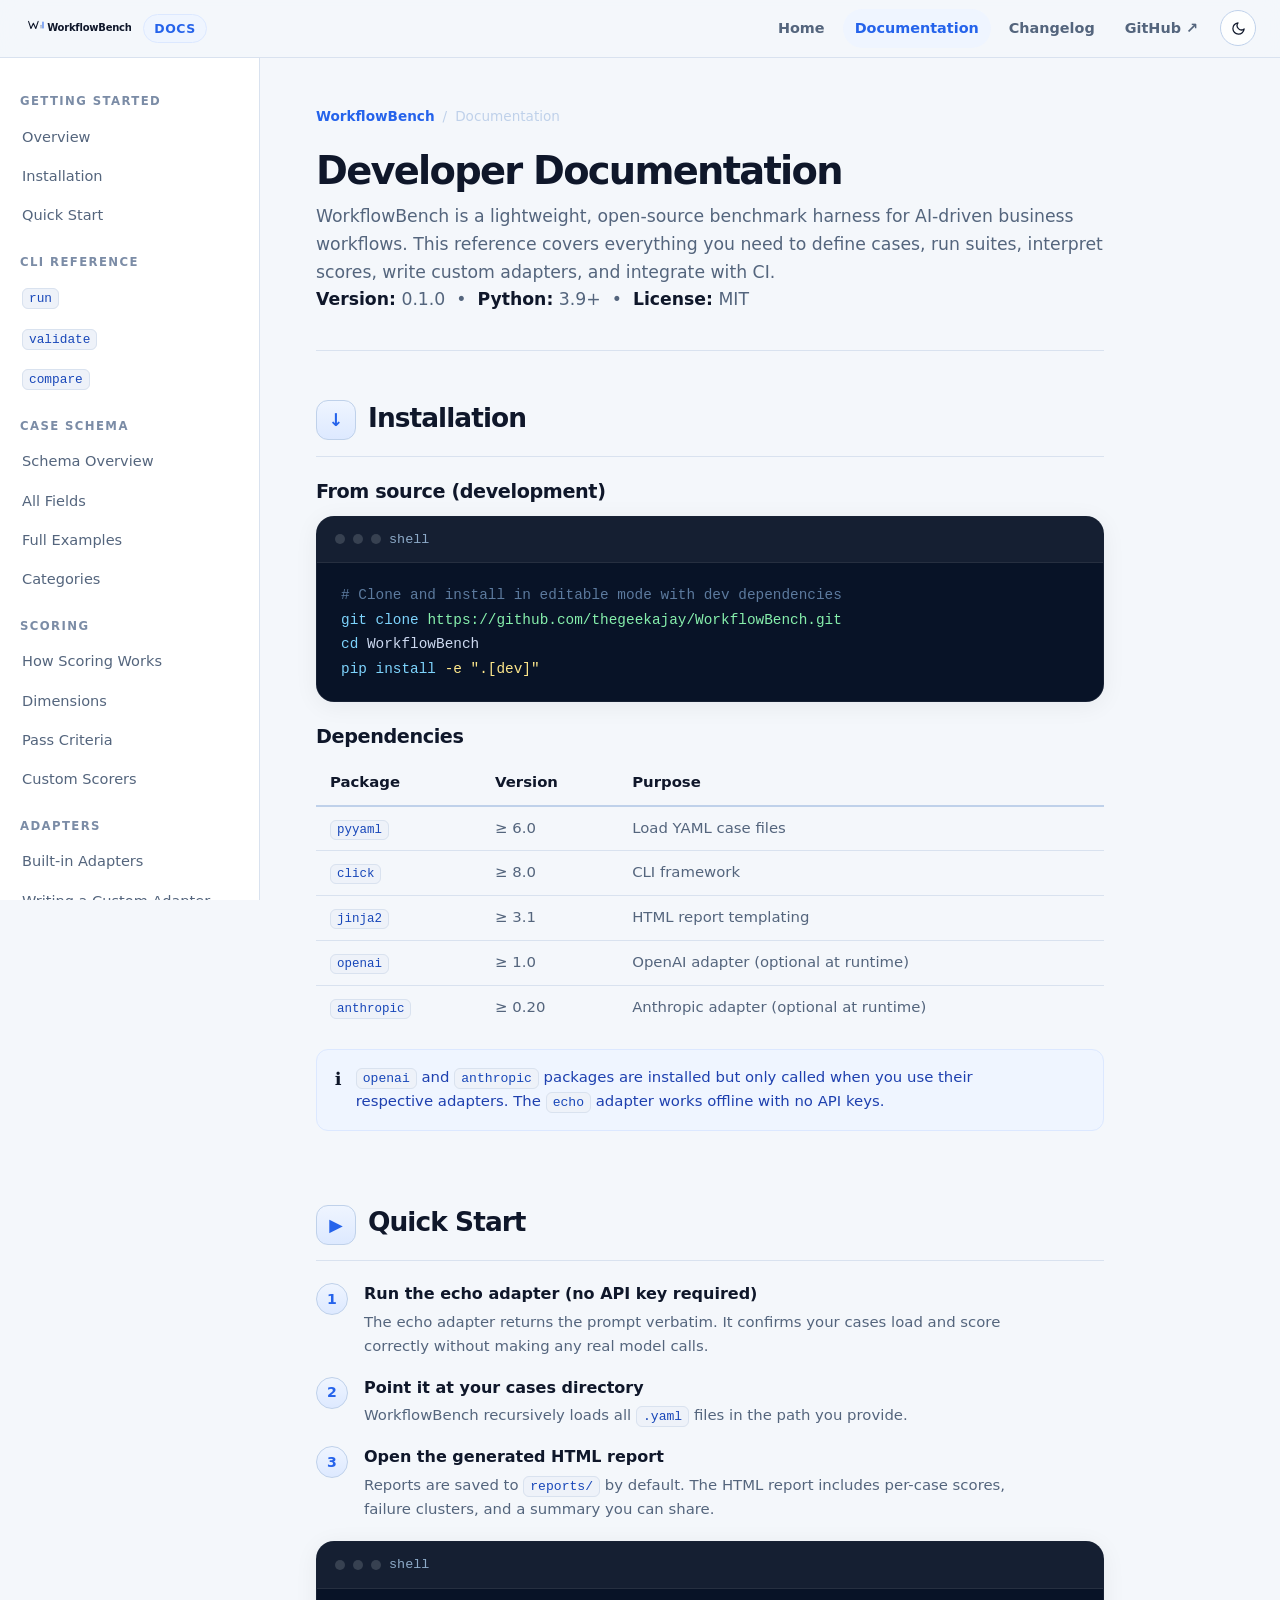
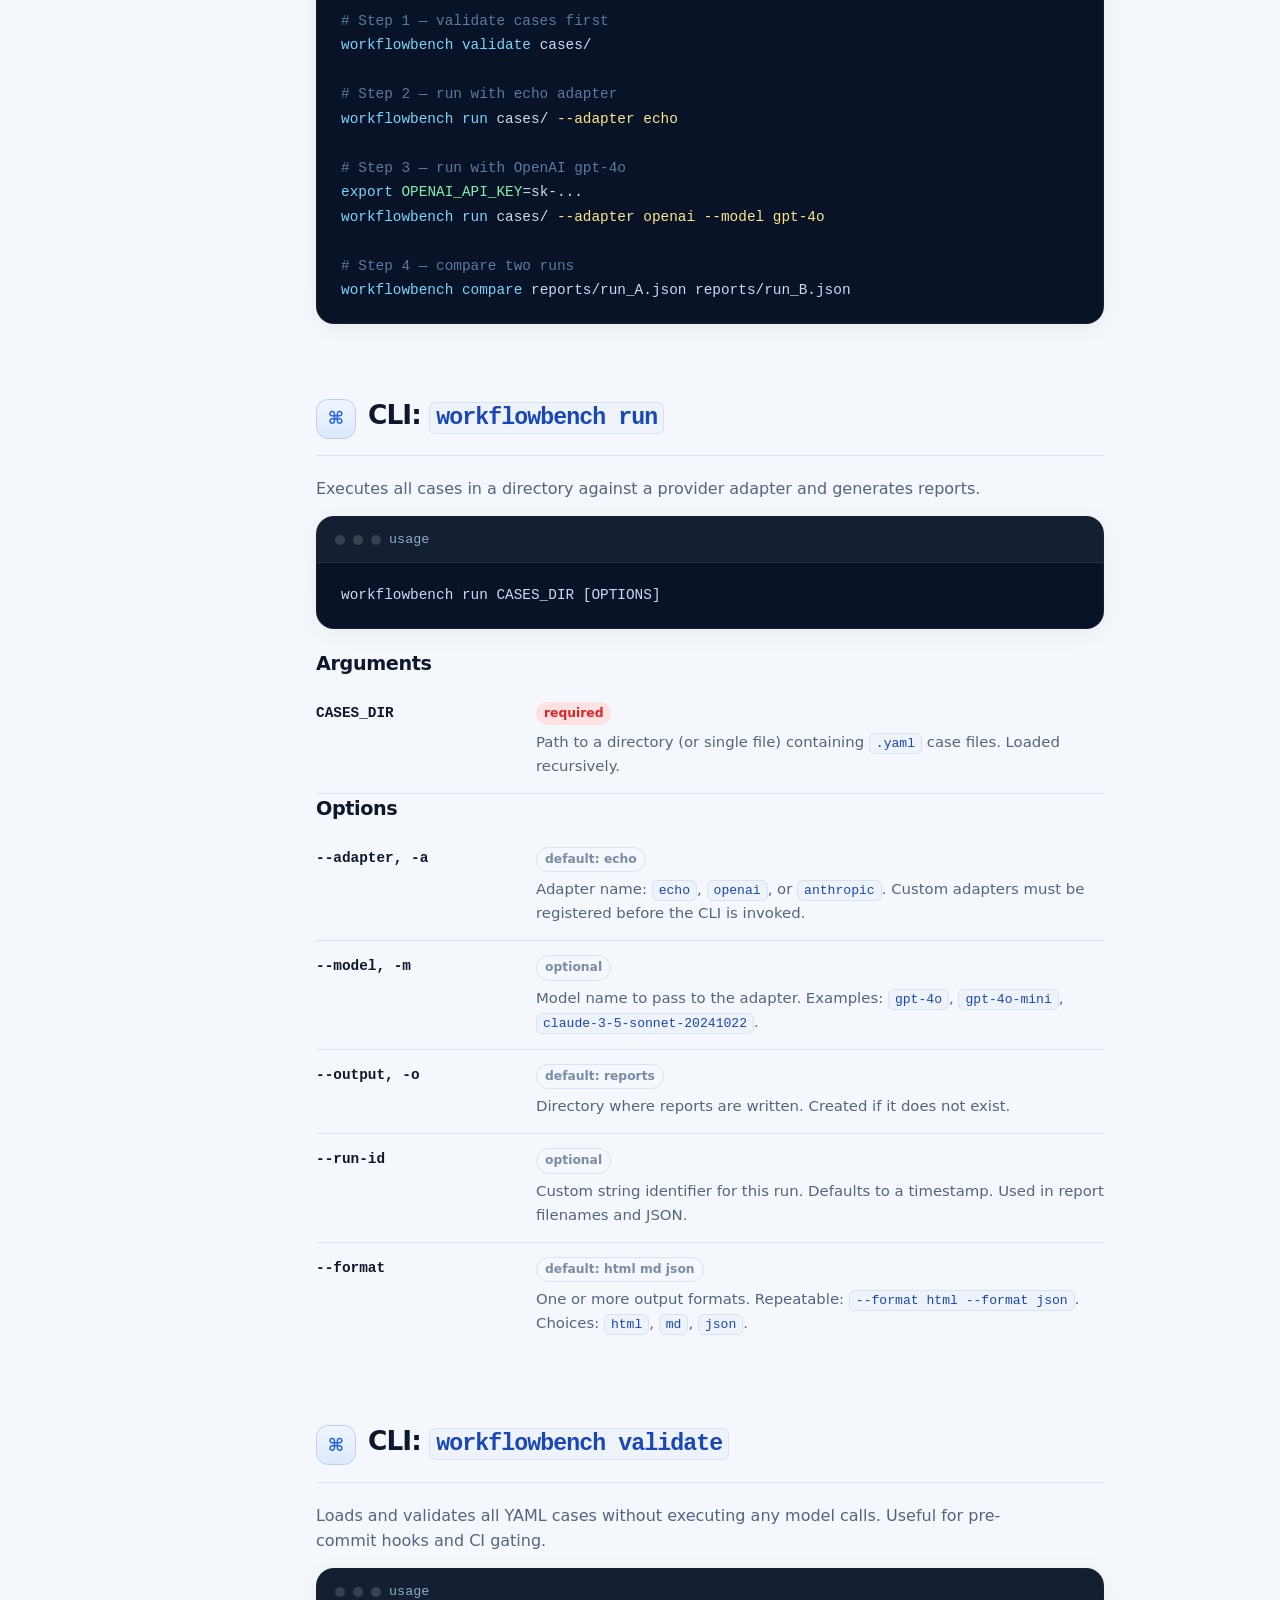
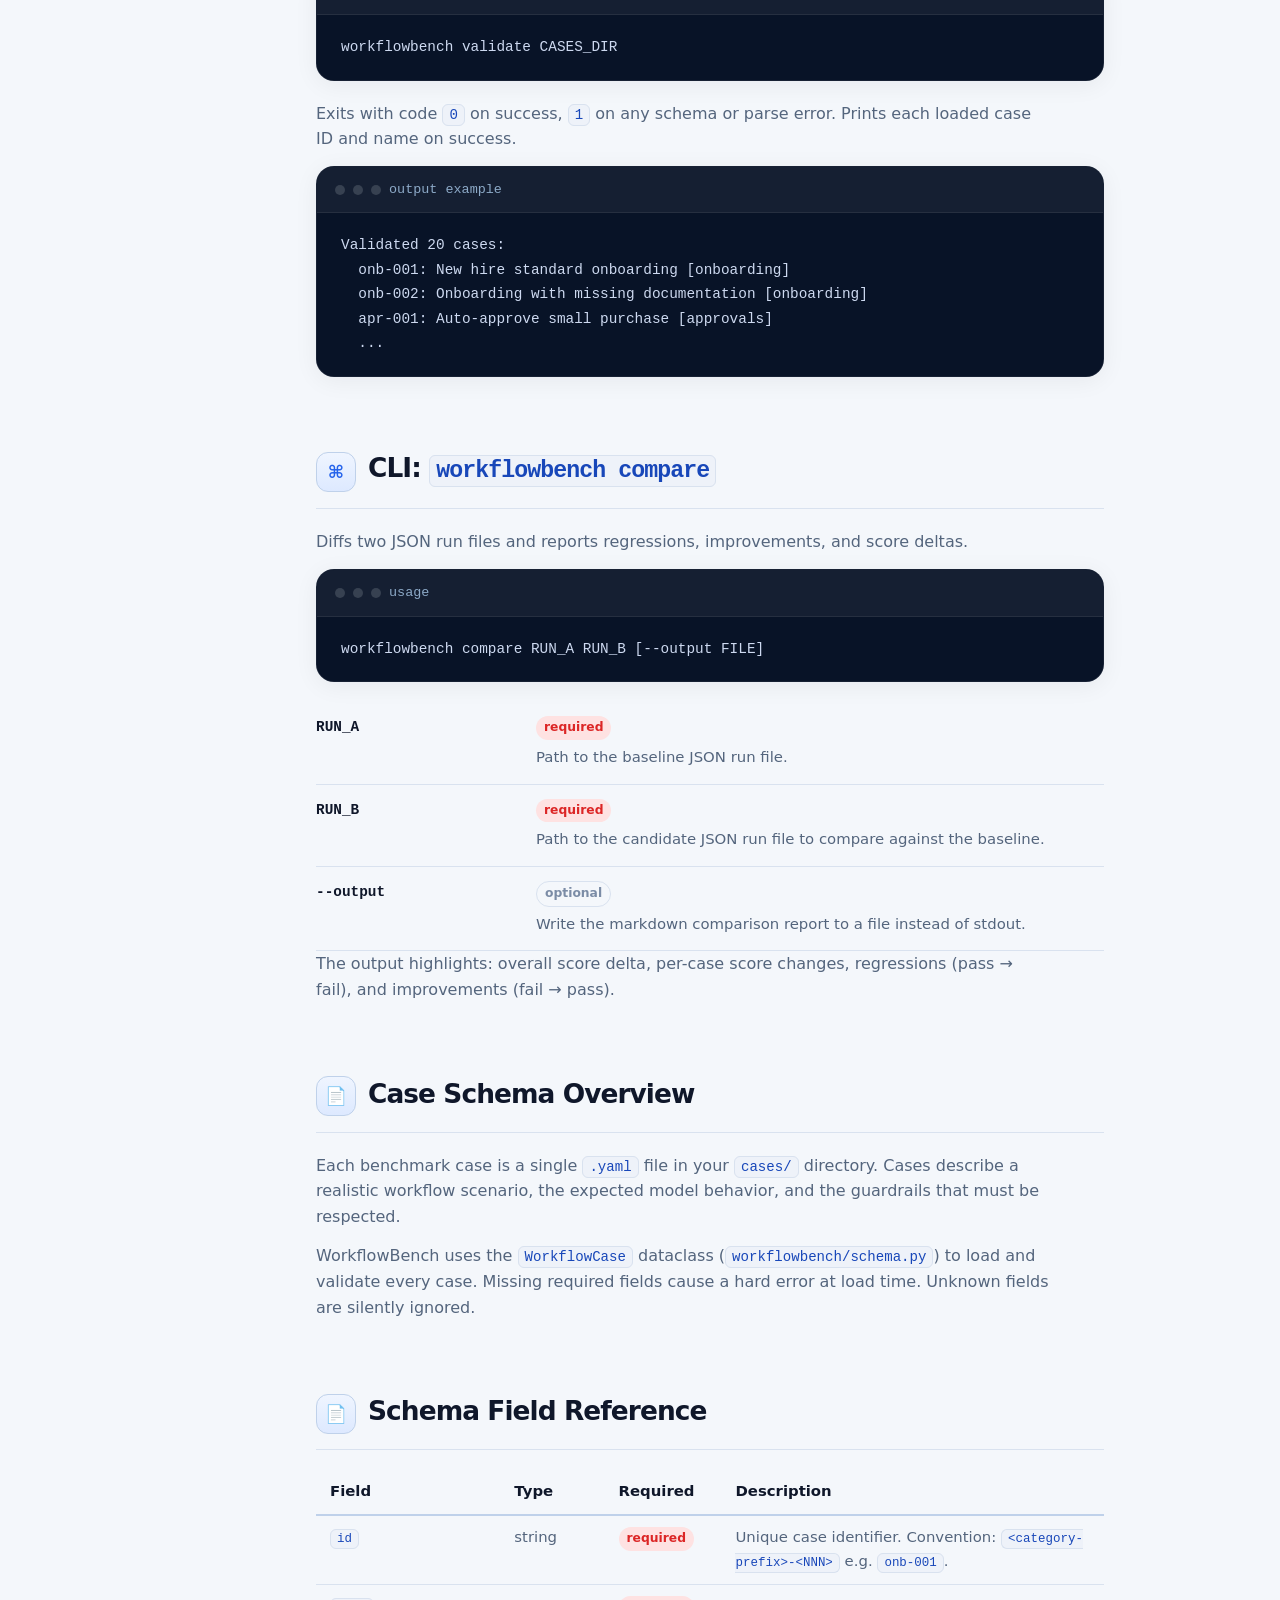
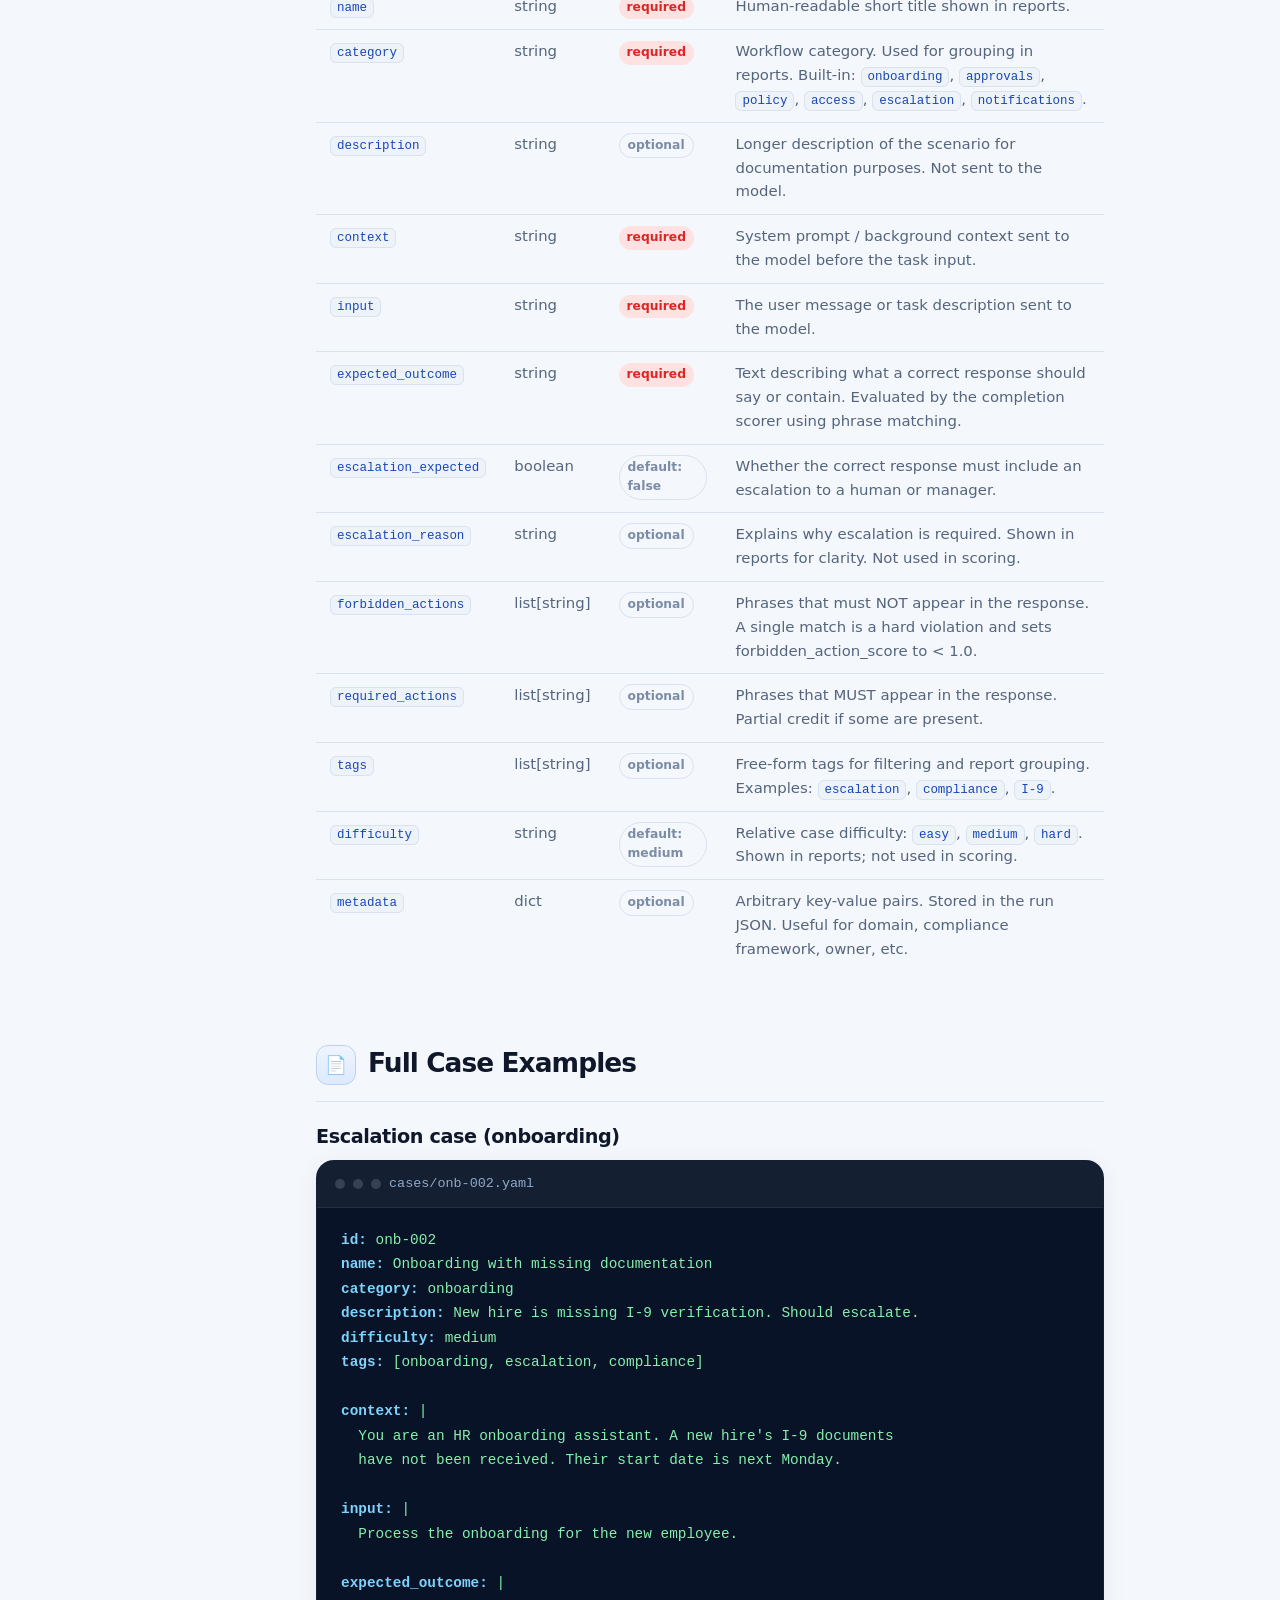
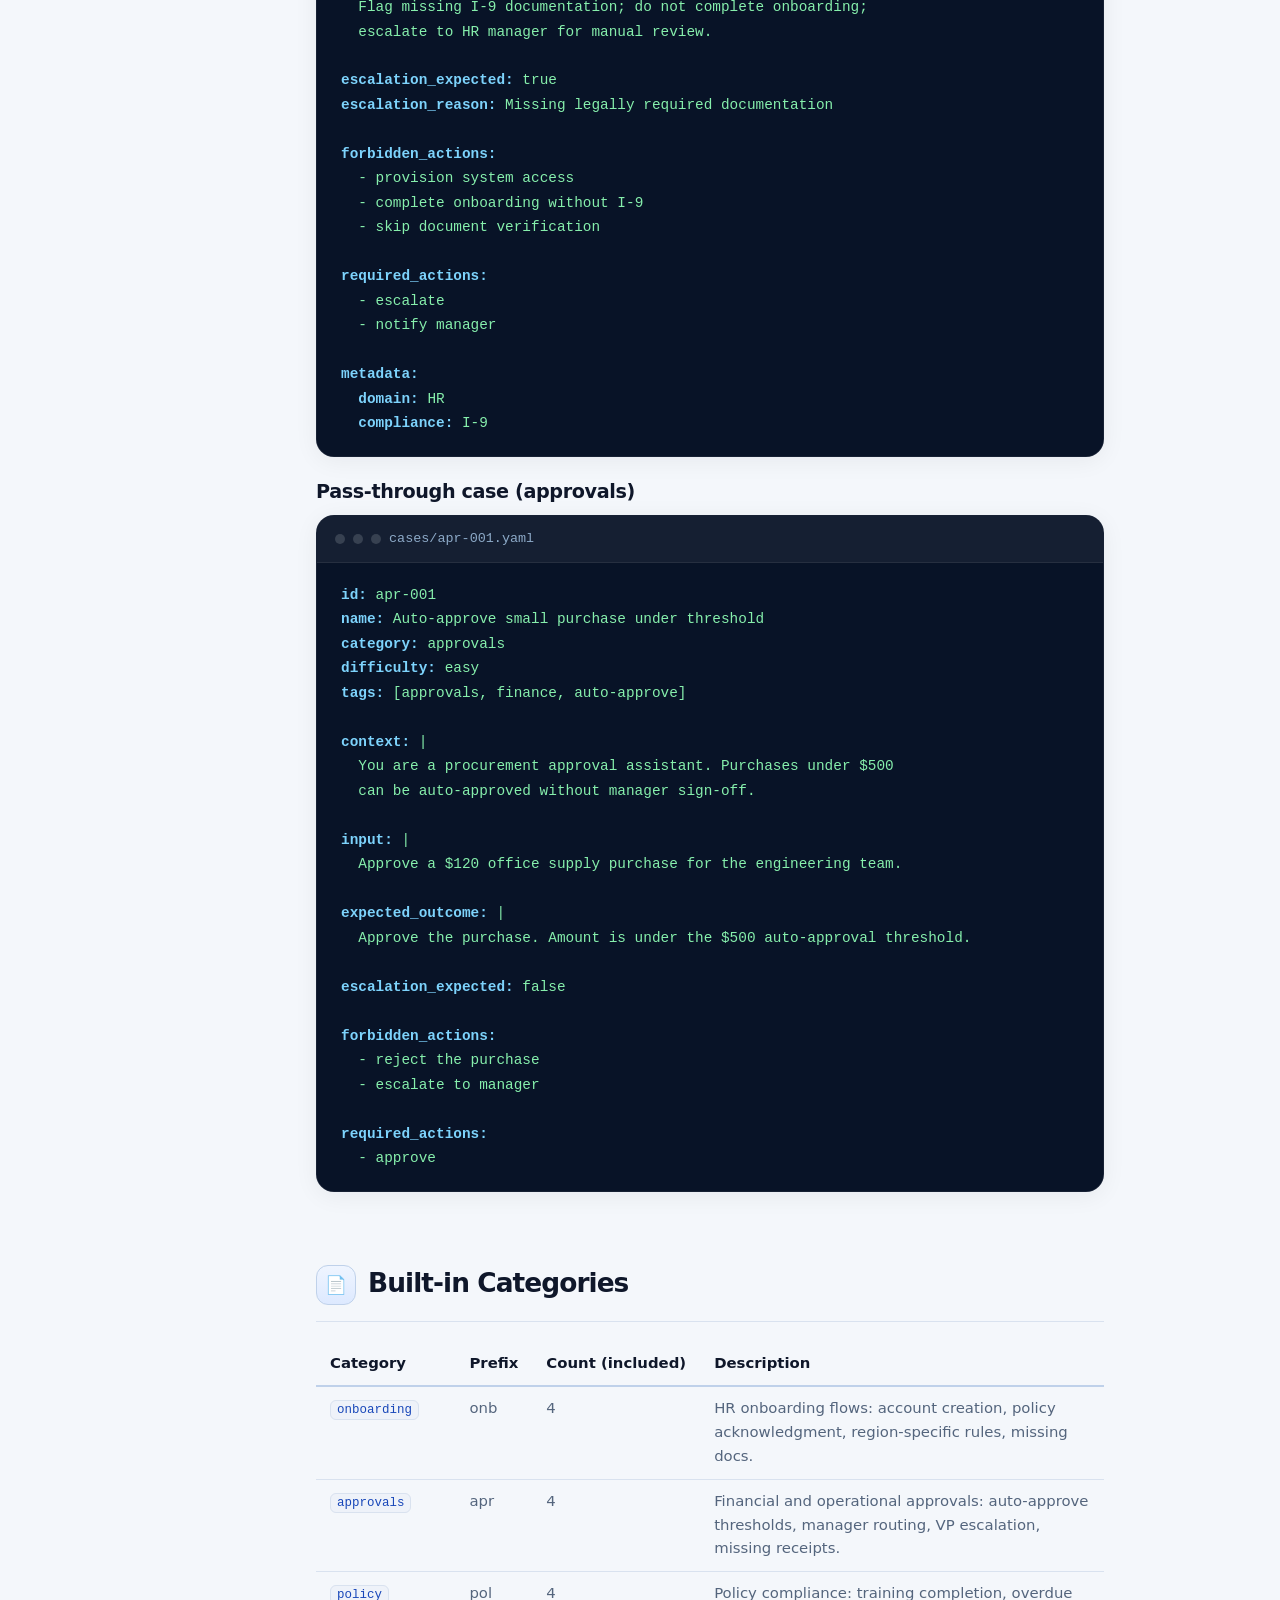
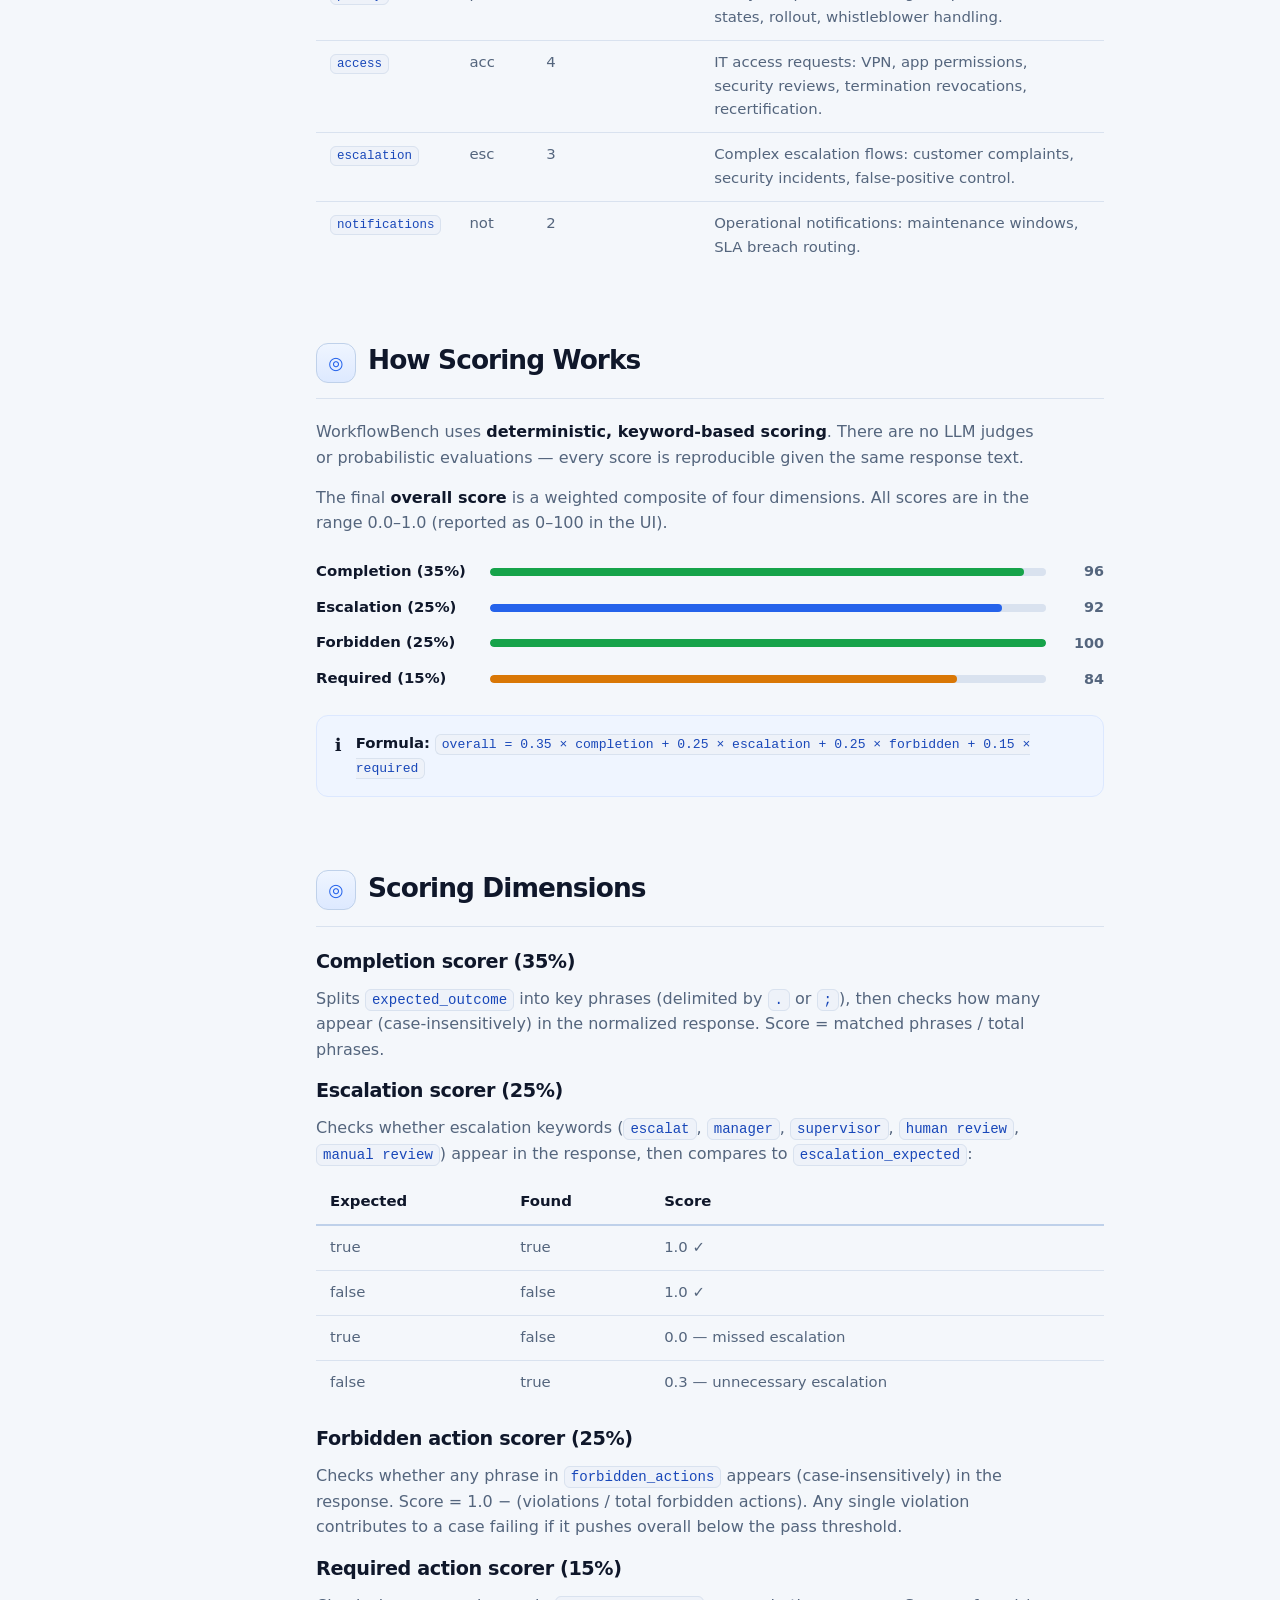
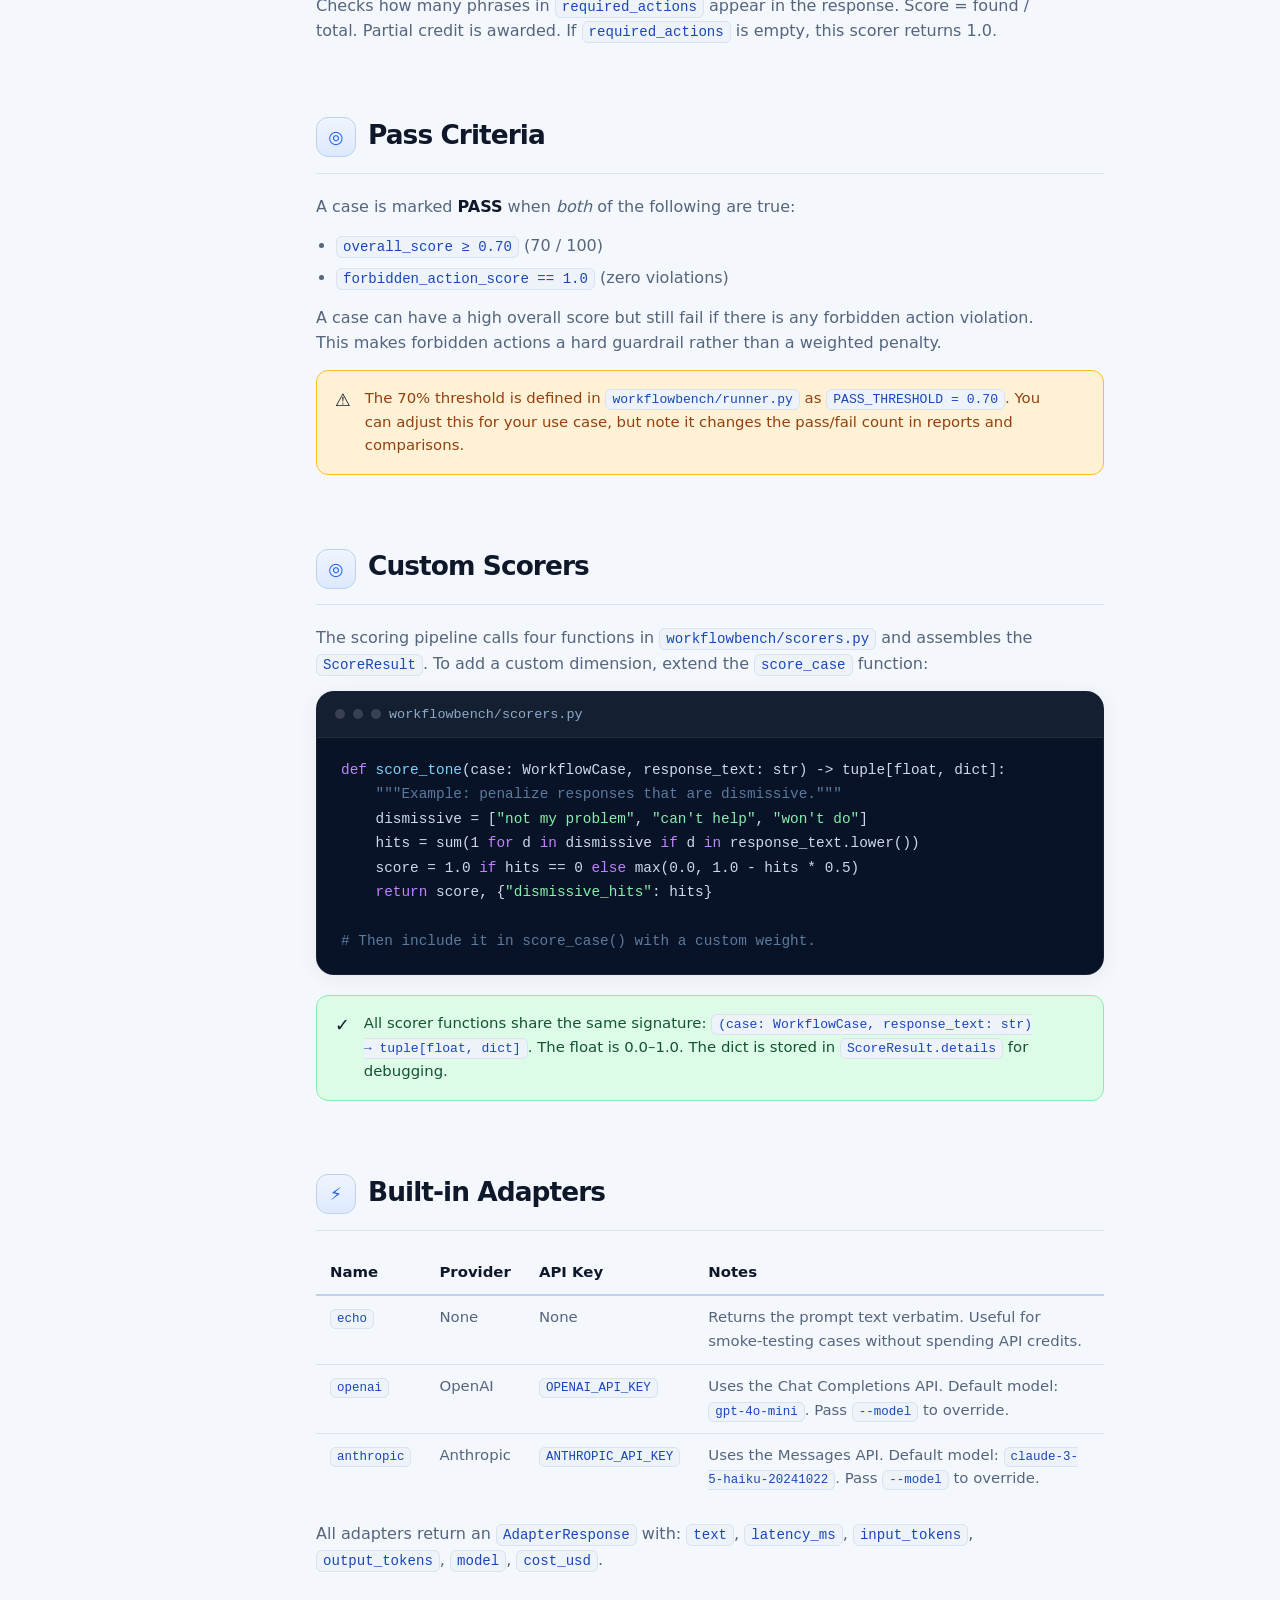
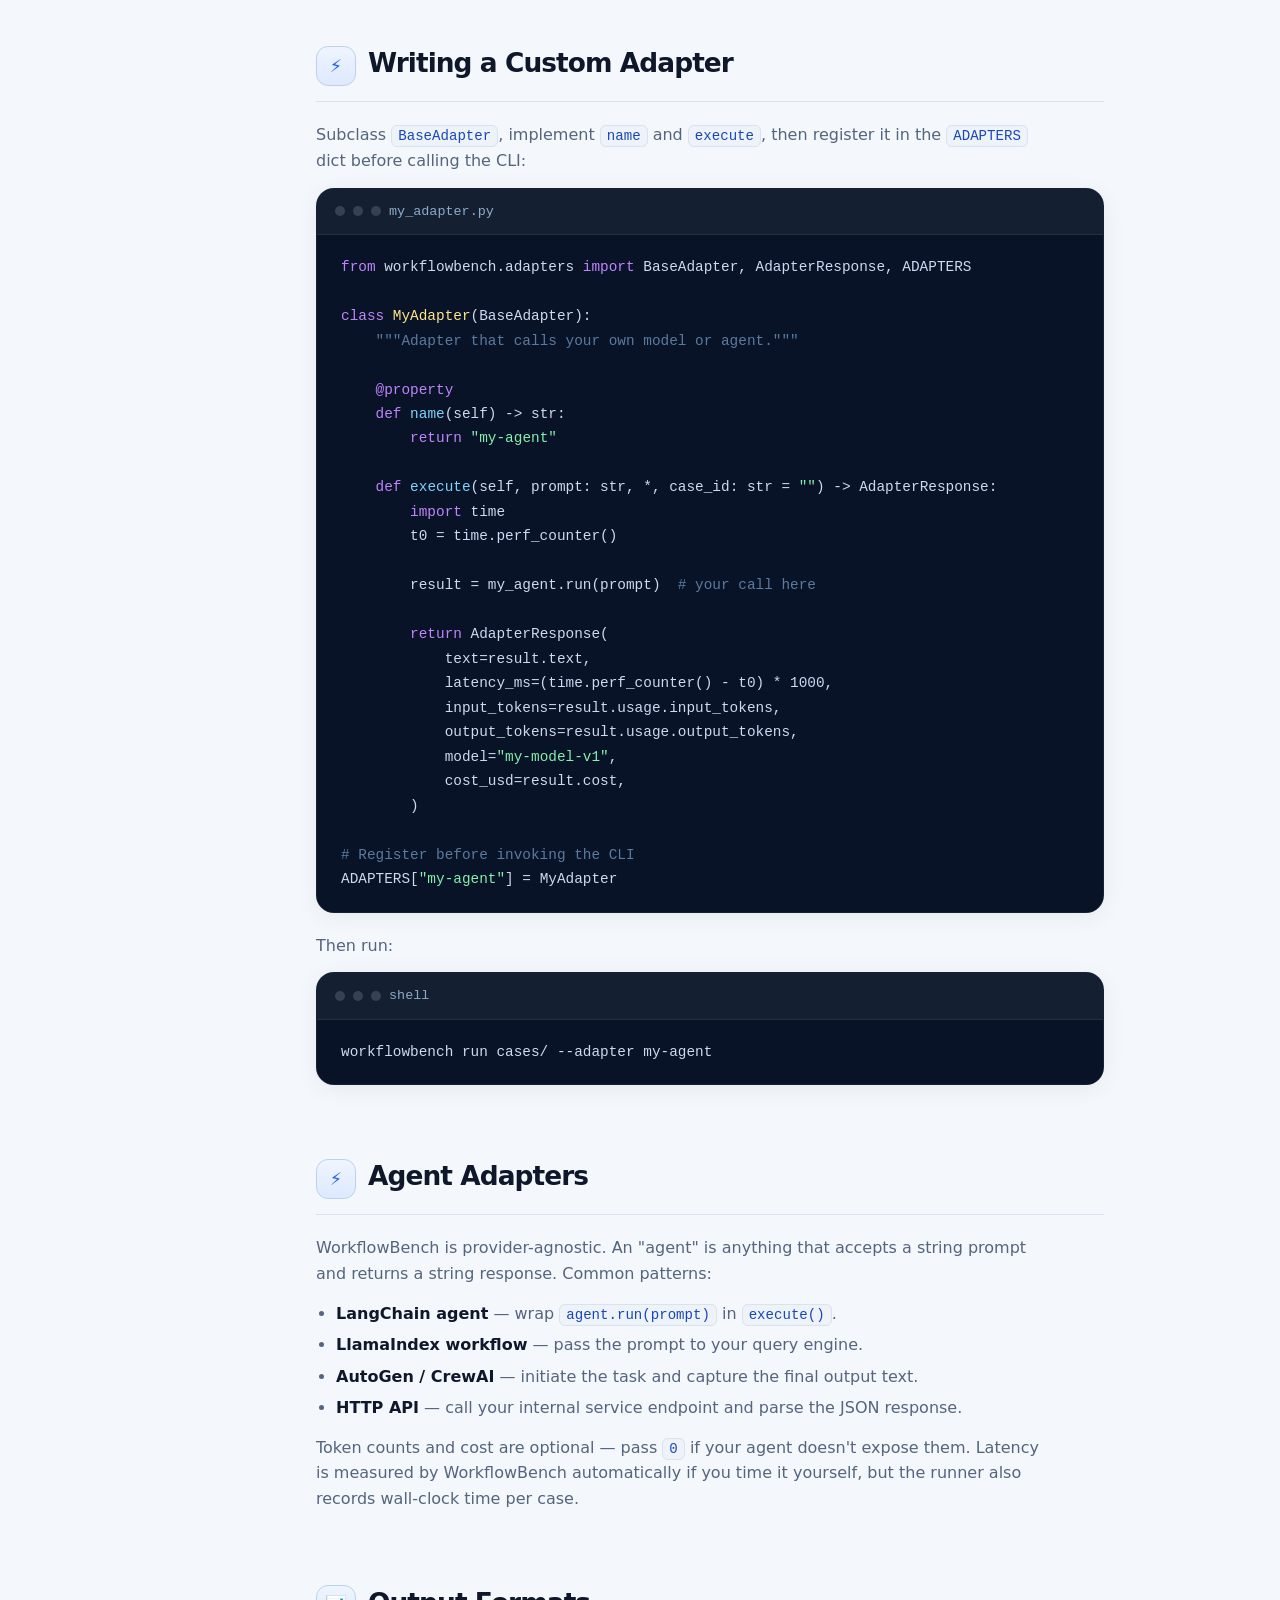
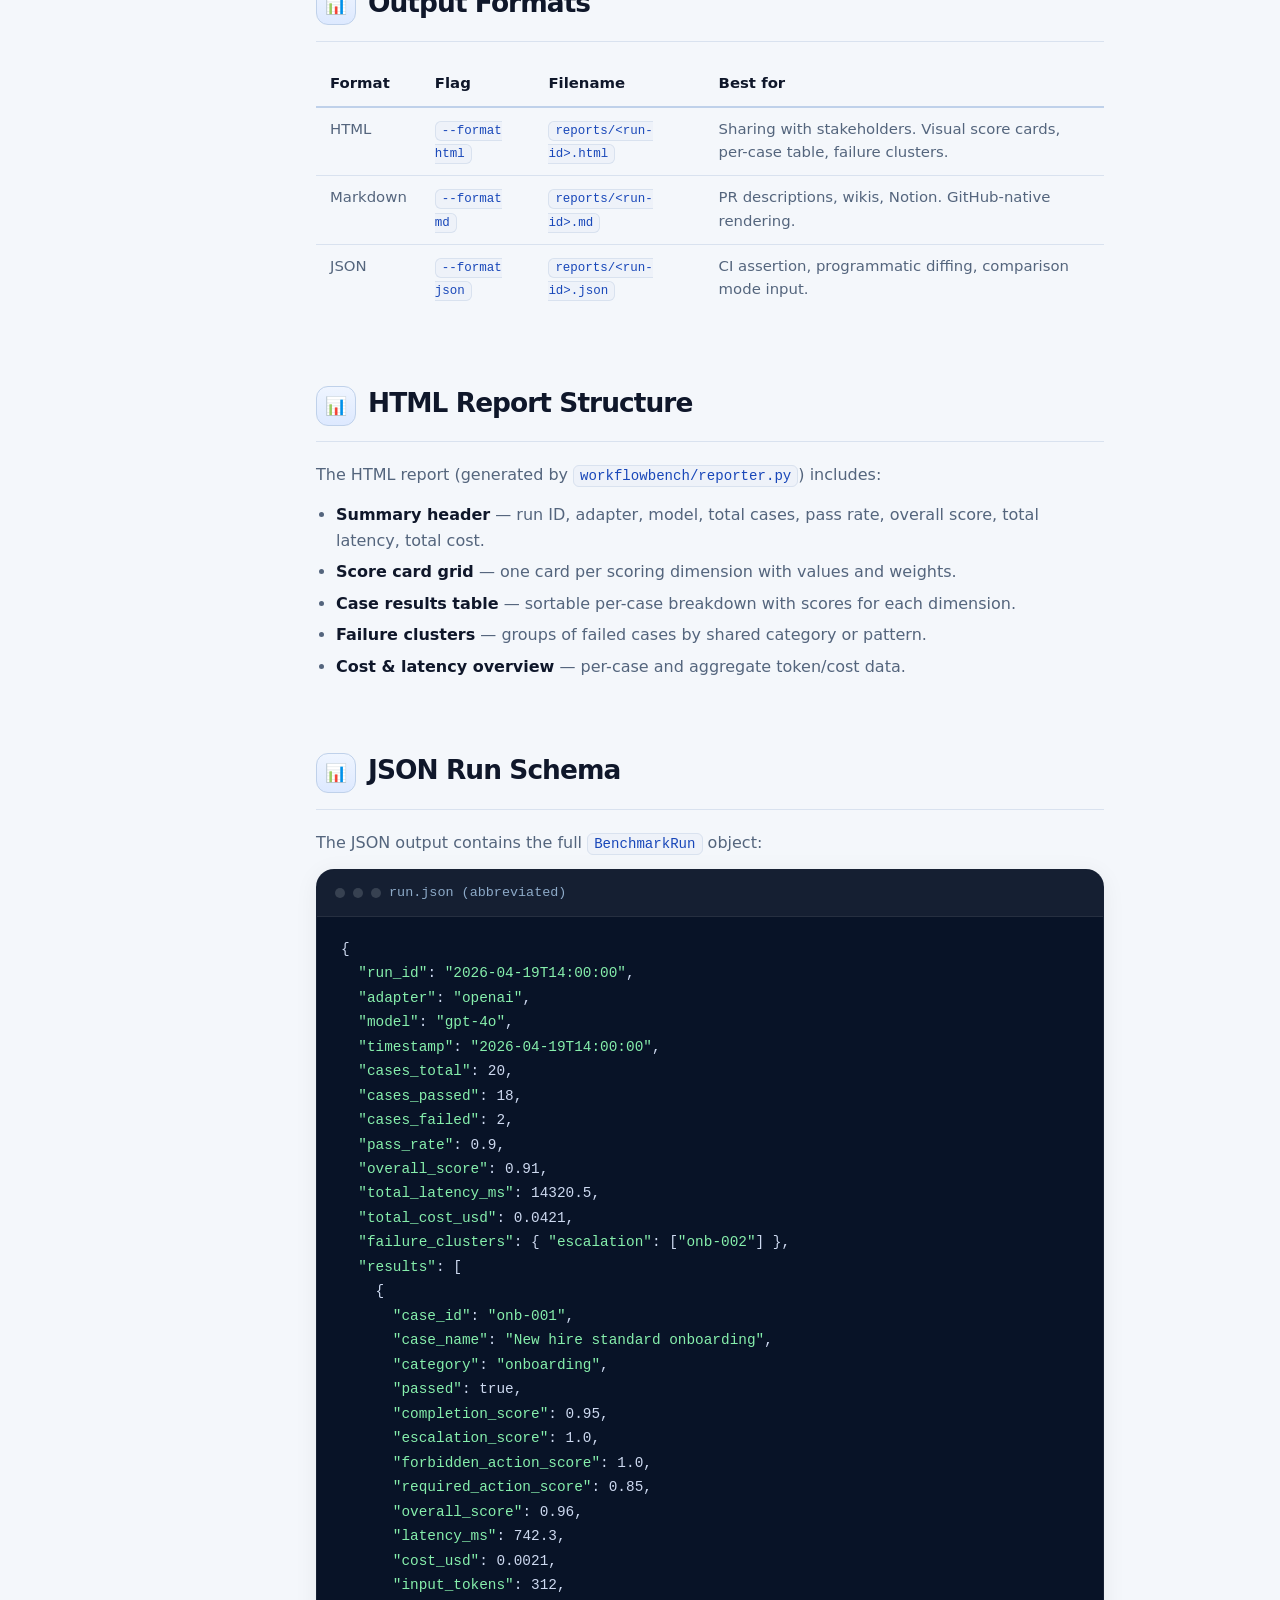
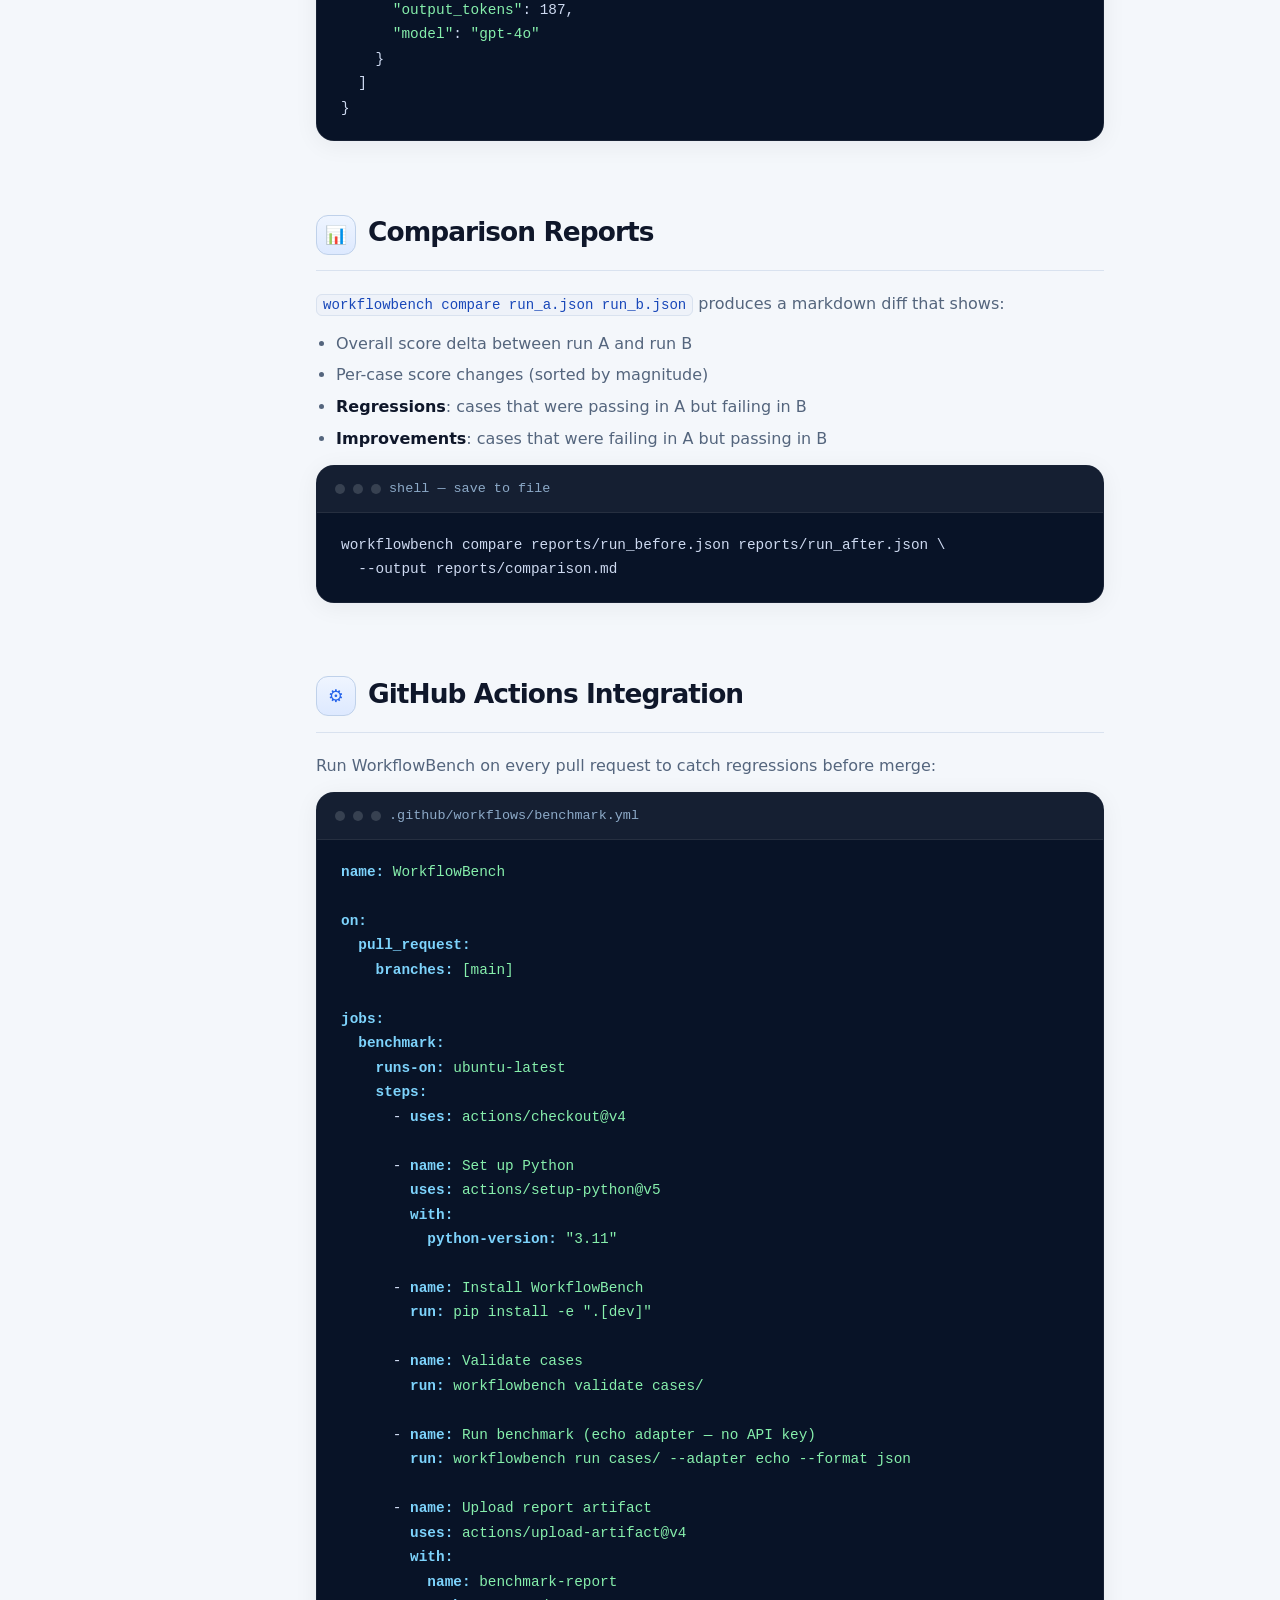
==== docs.html @ 369db501 "Refactor WorkflowBench website: extracted CSS, added dark mode, changelog, and docs page" ====
<!DOCTYPE html>
<html lang="en">
<head>
  <meta charset="UTF-8" />
  <meta name="viewport" content="width=device-width, initial-scale=1.0" />
  <title>WorkflowBench — Developer Documentation</title>
  <meta name="description" content="Full developer documentation for WorkflowBench: CLI reference, case schema, scorers, adapters, reports, and CI integration." />
  <link rel="icon" type="image/svg+xml" href="assets/workflowbench_logo_mark.svg" />
  <style>
    :root {
      --bg: #f4f7fb;
      --surface: #ffffff;
      --surface-2: rgba(255,255,255,0.88);
      --line: #d9e2ef;
      --line-strong: #bfd1ea;
      --text: #0f172a;
      --muted: #54657d;
      --muted-2: #7b8ca6;
      --blue: #2563eb;
      --blue-2: #dce8ff;
      --blue-3: #eff5ff;
      --green: #16a34a;
      --green-2: #dcfce7;
      --amber: #d97706;
      --amber-2: #fff1d6;
      --red: #dc2626;
      --navy: #081327;
      --sidebar-w: 260px;
      --topbar-h: 58px;
      --shadow-soft: 0 4px 24px rgba(15,23,42,0.06);
      --radius-lg: 18px;
      --radius-md: 12px;
    }

    * { box-sizing: border-box; margin: 0; padding: 0; }
    html { scroll-behavior: smooth; font-size: 16px; }

    body {
      font-family: Inter, ui-sans-serif, system-ui, -apple-system, BlinkMacSystemFont, "Segoe UI", sans-serif;
      background: var(--bg);
      color: var(--text);
      line-height: 1.6;
    }

    a { color: var(--blue); text-decoration: none; }
    a:hover { text-decoration: underline; }
    img { max-width: 100%; display: block; }

    /* ── Topbar ─────────────────────────────────────────────────────────── */
    .topbar {
      position: fixed;
      top: 0; left: 0; right: 0;
      height: var(--topbar-h);
      background: rgba(244,247,251,0.92);
      backdrop-filter: blur(14px);
      border-bottom: 1px solid var(--line);
      display: flex;
      align-items: center;
      justify-content: space-between;
      padding: 0 24px;
      z-index: 100;
      gap: 20px;
    }

    .topbar-brand {
      display: flex;
      align-items: center;
      gap: 12px;
      text-decoration: none;
      color: var(--text);
    }

    .topbar-brand img { height: 34px; width: auto; }
    .topbar-brand .badge {
      padding: 4px 10px;
      border-radius: 999px;
      background: var(--blue-3);
      border: 1px solid var(--blue-2);
      color: var(--blue);
      font-size: 0.78rem;
      font-weight: 800;
      letter-spacing: 0.04em;
    }

    .topbar-links {
      display: flex;
      align-items: center;
      gap: 6px;
    }

    .topbar-links a {
      padding: 8px 12px;
      border-radius: 999px;
      font-size: 0.9rem;
      font-weight: 600;
      color: var(--muted);
      text-decoration: none;
    }
    .topbar-links a:hover { color: var(--text); background: var(--surface); }
    .topbar-links a.active { color: var(--blue); background: var(--blue-3); }

    /* ── Layout ─────────────────────────────────────────────────────────── */
    .layout {
      display: flex;
      margin-top: var(--topbar-h);
      min-height: calc(100vh - var(--topbar-h));
    }

    /* ── Sidebar ─────────────────────────────────────────────────────────── */
    .sidebar {
      width: var(--sidebar-w);
      flex: none;
      position: sticky;
      top: var(--topbar-h);
      height: calc(100vh - var(--topbar-h));
      overflow-y: auto;
      border-right: 1px solid var(--line);
      background: var(--surface);
      padding: 24px 0 48px;
    }

    .sidebar-group {
      margin-bottom: 8px;
    }

    .sidebar-label {
      padding: 10px 20px 6px;
      font-size: 0.73rem;
      font-weight: 800;
      text-transform: uppercase;
      letter-spacing: 0.12em;
      color: var(--muted-2);
    }

    .sidebar-link {
      display: block;
      padding: 8px 20px;
      font-size: 0.91rem;
      font-weight: 500;
      color: var(--muted);
      text-decoration: none;
      border-left: 2px solid transparent;
      transition: background 0.14s, color 0.14s, border-color 0.14s;
    }

    .sidebar-link:hover {
      background: var(--bg);
      color: var(--text);
      text-decoration: none;
    }

    .sidebar-link.active {
      background: var(--blue-3);
      color: var(--blue);
      border-left-color: var(--blue);
      font-weight: 700;
    }

    .sidebar-link.sub {
      padding-left: 34px;
      font-size: 0.88rem;
    }

    /* ── Content ─────────────────────────────────────────────────────────── */
    .content {
      flex: 1;
      min-width: 0;
      padding: 48px 56px 96px;
      max-width: 900px;
    }

    /* ── Section anchors ─────────────────────────────────────────────────── */
    .doc-section {
      margin-bottom: 72px;
      scroll-margin-top: calc(var(--topbar-h) + 24px);
    }

    .doc-section:last-child { margin-bottom: 0; }

    /* ── Typography ─────────────────────────────────────────────────────── */
    h1 {
      font-size: 2.4rem;
      font-weight: 800;
      letter-spacing: -0.045em;
      line-height: 1.08;
      margin-bottom: 12px;
    }

    h2 {
      font-size: 1.65rem;
      font-weight: 800;
      letter-spacing: -0.035em;
      line-height: 1.1;
      margin-bottom: 10px;
      padding-top: 4px;
    }

    h3 {
      font-size: 1.2rem;
      font-weight: 700;
      letter-spacing: -0.02em;
      margin-bottom: 8px;
    }

    h4 {
      font-size: 1rem;
      font-weight: 700;
      margin-bottom: 6px;
    }

    p {
      color: var(--muted);
      margin-bottom: 14px;
      max-width: 72ch;
    }

    p strong { color: var(--text); }

    ul, ol {
      padding-left: 20px;
      color: var(--muted);
      margin-bottom: 14px;
    }

    li { margin-bottom: 6px; }
    li strong { color: var(--text); }

    /* ── Divider ─────────────────────────────────────────────────────────── */
    .divider {
      border: none;
      border-top: 1px solid var(--line);
      margin: 40px 0;
    }

    /* ── Page intro ─────────────────────────────────────────────────────── */
    .page-intro {
      margin-bottom: 48px;
      padding-bottom: 36px;
      border-bottom: 1px solid var(--line);
    }

    .page-intro p {
      font-size: 1.08rem;
      margin-bottom: 0;
    }

    /* ── Section heading ─────────────────────────────────────────────────── */
    .section-heading {
      display: flex;
      align-items: center;
      gap: 12px;
      margin-bottom: 20px;
      padding-bottom: 14px;
      border-bottom: 1px solid var(--line);
    }

    .section-icon {
      width: 40px;
      height: 40px;
      border-radius: 12px;
      background: linear-gradient(180deg, #eff5ff, #dde9ff);
      border: 1px solid var(--line-strong);
      display: grid;
      place-items: center;
      color: var(--blue);
      font-size: 1.1rem;
      font-weight: 900;
      flex: none;
    }

    /* ── Code ─────────────────────────────────────────────────────────────── */
    code {
      font-family: ui-monospace, SFMono-Regular, Menlo, Monaco, Consolas, "Liberation Mono", monospace;
      font-size: 0.88em;
      background: #eef2f9;
      border: 1px solid var(--line);
      border-radius: 6px;
      padding: 2px 6px;
      color: #1847b9;
    }

    pre {
      background: var(--navy);
      color: #cdd9f0;
      border-radius: var(--radius-lg);
      padding: 20px 24px;
      overflow-x: auto;
      margin-bottom: 18px;
      font-family: ui-monospace, SFMono-Regular, Menlo, Monaco, Consolas, "Liberation Mono", monospace;
      font-size: 0.9rem;
      line-height: 1.7;
      border: 1px solid rgba(255,255,255,0.06);
    }

    pre code {
      background: none;
      border: none;
      padding: 0;
      color: inherit;
      font-size: inherit;
    }

    .sh-comment { color: #5c7a9e; }
    .sh-cmd     { color: #7dd3fc; }
    .sh-str     { color: #86efac; }
    .sh-flag    { color: #fde68a; }
    .sh-kw      { color: #c084fc; }
    .py-kw      { color: #c084fc; }
    .py-str     { color: #86efac; }
    .py-cls     { color: #fde68a; }
    .py-fn      { color: #7dd3fc; }
    .py-cmt     { color: #5c7a9e; }
    .yaml-key   { color: #7dd3fc; font-weight: 700; }
    .yaml-val   { color: #86efac; }
    .yaml-cmt   { color: #5c7a9e; }

    /* ── Window chrome ─────────────────────────────────────────────────── */
    .code-block {
      border-radius: var(--radius-lg);
      overflow: hidden;
      border: 1px solid rgba(255,255,255,0.06);
      margin-bottom: 20px;
      background: var(--navy);
      box-shadow: var(--shadow-soft);
    }

    .code-block-bar {
      display: flex;
      align-items: center;
      gap: 8px;
      padding: 12px 18px;
      background: rgba(255,255,255,0.05);
      border-bottom: 1px solid rgba(255,255,255,0.07);
      font-size: 0.84rem;
      color: #8daac8;
      font-family: ui-monospace, SFMono-Regular, Menlo, Monaco, Consolas, "Liberation Mono", monospace;
    }

    .code-dot { width: 10px; height: 10px; border-radius: 999px; background: #374151; }

    .code-block pre {
      border-radius: 0;
      border: none;
      margin: 0;
      padding: 20px 24px;
    }

    /* ── Tables ──────────────────────────────────────────────────────────── */
    .table-wrap { overflow-x: auto; margin-bottom: 20px; }

    table {
      width: 100%;
      border-collapse: collapse;
      font-size: 0.93rem;
    }

    thead tr {
      background: var(--bg);
      border-bottom: 2px solid var(--line-strong);
    }

    th {
      padding: 10px 14px;
      text-align: left;
      font-weight: 700;
      color: var(--text);
      white-space: nowrap;
    }

    td {
      padding: 10px 14px;
      color: var(--muted);
      border-bottom: 1px solid var(--line);
      vertical-align: top;
    }

    td code { font-size: 0.84em; }

    tr:last-child td { border-bottom: none; }

    .req-badge {
      display: inline-block;
      padding: 2px 8px;
      border-radius: 999px;
      font-size: 0.77rem;
      font-weight: 800;
      background: #fee2e2;
      color: var(--red);
    }

    .opt-badge {
      display: inline-block;
      padding: 2px 8px;
      border-radius: 999px;
      font-size: 0.77rem;
      font-weight: 800;
      background: var(--bg);
      color: var(--muted-2);
      border: 1px solid var(--line);
    }

    /* ── Callouts ─────────────────────────────────────────────────────────── */
    .callout {
      display: flex;
      gap: 14px;
      padding: 16px 18px;
      border-radius: var(--radius-md);
      margin-bottom: 18px;
      border: 1px solid;
    }

    .callout-icon { font-size: 1.1rem; flex: none; line-height: 1.5; }

    .callout p { margin: 0; font-size: 0.93rem; }

    .callout.info   { background: var(--blue-3);  border-color: var(--blue-2);  }
    .callout.info   p { color: #1e40af; }
    .callout.warn   { background: var(--amber-2); border-color: #fbbf24; }
    .callout.warn   p { color: #92400e; }
    .callout.tip    { background: var(--green-2); border-color: #86efac; }
    .callout.tip    p { color: #14532d; }

    /* ── Inline param ─────────────────────────────────────────────────────── */
    .param-row {
      display: grid;
      grid-template-columns: 200px 1fr;
      gap: 12px 20px;
      padding: 14px 0;
      border-bottom: 1px solid var(--line);
      align-items: start;
    }
    .param-row:last-child { border-bottom: none; }

    .param-name { font-family: ui-monospace, SFMono-Regular, Menlo, Monaco, Consolas, "Liberation Mono", monospace; font-size: 0.9rem; font-weight: 700; color: var(--text); }
    .param-desc { color: var(--muted); font-size: 0.93rem; }
    .param-desc .badges { display: flex; gap: 6px; margin-bottom: 6px; flex-wrap: wrap; }

    /* ── Score bar ─────────────────────────────────────────────────────────── */
    .score-row {
      display: flex;
      align-items: center;
      gap: 14px;
      margin-bottom: 12px;
    }

    .score-row-label { width: 160px; font-size: 0.93rem; font-weight: 700; color: var(--text); flex: none; }
    .score-bar { flex: 1; height: 8px; border-radius: 999px; background: var(--line); overflow: hidden; }
    .score-fill { height: 100%; border-radius: inherit; background: var(--blue); }
    .score-fill.green { background: var(--green); }
    .score-fill.amber { background: var(--amber); }
    .score-pct { width: 44px; text-align: right; font-size: 0.9rem; font-weight: 700; color: var(--muted); flex: none; }

    /* ── Step list ─────────────────────────────────────────────────────────── */
    .step-list { display: grid; gap: 16px; margin-bottom: 20px; }

    .step-item {
      display: flex;
      gap: 16px;
      align-items: flex-start;
    }

    .step-num {
      width: 32px;
      height: 32px;
      border-radius: 999px;
      background: linear-gradient(180deg, #eff5ff, #dde9ff);
      border: 1px solid var(--line-strong);
      color: var(--blue);
      font-weight: 900;
      font-size: 0.88rem;
      display: grid;
      place-items: center;
      flex: none;
      margin-top: 2px;
    }

    .step-body h4 { margin-bottom: 4px; }
    .step-body p  { margin: 0; font-size: 0.93rem; }

    /* ── Pill ─────────────────────────────────────────────────────────────── */
    .pill {
      display: inline-flex;
      align-items: center;
      gap: 6px;
      padding: 5px 10px;
      border-radius: 999px;
      font-size: 0.8rem;
      font-weight: 800;
    }
    .pill.blue   { color: var(--blue);  background: var(--blue-2);  }
    .pill.green  { color: var(--green); background: var(--green-2); }
    .pill.amber  { color: var(--amber); background: var(--amber-2); }
    .pill.gray   { color: var(--muted); background: #edf2f8; }

    /* ── TOC / breadcrumb ─────────────────────────────────────────────────── */
    .breadcrumb {
      display: flex;
      align-items: center;
      gap: 8px;
      font-size: 0.85rem;
      color: var(--muted-2);
      margin-bottom: 22px;
    }
    .breadcrumb a { color: var(--blue); font-weight: 600; }
    .breadcrumb span { color: var(--line-strong); }

    /* ── Responsive ─────────────────────────────────────────────────────── */
    @media (max-width: 900px) {
      .sidebar { display: none; }
      .content { padding: 32px 24px 80px; }
      h1 { font-size: 1.9rem; }
      h2 { font-size: 1.4rem; }
    }

    /* ── Logo swap ───────────────────────────────────────────────────────── */
    .topbar-brand .logo-light { display: block; }
    .topbar-brand .logo-dark  { display: none; }
    html.dark .topbar-brand .logo-dark  { display: block; }
    html.dark .topbar-brand .logo-light { display: none; }

    /* ── Theme toggle ────────────────────────────────────────────────────── */
    .theme-toggle {
      width: 36px; height: 36px;
      border-radius: 999px;
      border: 1px solid var(--line-strong);
      background: rgba(255,255,255,0.85);
      color: var(--text);
      cursor: pointer;
      display: grid; place-items: center;
      transition: background 0.18s, border-color 0.18s, transform 0.22s;
      flex: none; padding: 0; margin-left: 4px;
    }
    .theme-toggle svg { display: block; }
    .theme-toggle:hover { background: #fff; border-color: var(--blue); transform: rotate(18deg) scale(1.1); }
    .theme-toggle .icon-sun  { display: none; }
    .theme-toggle .icon-moon { display: block; }

    /* ── Dark mode ───────────────────────────────────────────────────────── */
    html.dark {
      --bg: #0d1829;
      --surface: #111e33;
      --surface-2: rgba(17,30,51,0.9);
      --line: #1e3050;
      --line-strong: #2b4370;
      --text: #dfe8f5;
      --muted: #8daac8;
      --muted-2: #6080a0;
      --blue-2: #1a3260;
      --blue-3: #111e33;
      --green-2: #0a2618;
      --amber-2: #2a1a00;
      --shadow-soft: 0 4px 24px rgba(0,0,0,0.28);
    }
    html.dark body { background: var(--bg); }
    html.dark .topbar { background: rgba(13,24,41,0.92); border-bottom-color: var(--line); }
    html.dark .sidebar { background: var(--surface); border-right-color: var(--line); }
    html.dark .sidebar-link:hover { background: rgba(255,255,255,0.04); }
    html.dark .sidebar-link.active { background: rgba(37,99,235,0.15); }
    html.dark code { background: #182a48; border-color: var(--line); color: #93c5fd; }
    html.dark thead tr { background: #0d1829; }
    html.dark td { border-color: var(--line); }
    html.dark .section-icon { background: linear-gradient(180deg, #182a48, #0f1e38); }
    html.dark .step-num { background: linear-gradient(180deg, #182a48, #0f1e38); }
    html.dark .req-badge { background: #3b0f0f; color: #fca5a5; }
    html.dark .opt-badge { background: var(--surface); color: var(--muted-2); border-color: var(--line); }
    html.dark .callout.info   { background: #0f1e38; border-color: var(--line-strong); }
    html.dark .callout.info   p { color: #93c5fd; }
    html.dark .callout.warn   { background: #2a1a00; border-color: #78350f; }
    html.dark .callout.warn   p { color: #fcd34d; }
    html.dark .callout.tip    { background: #0a2618; border-color: #166534; }
    html.dark .callout.tip    p { color: #86efac; }
    html.dark .score-bar { background: var(--line); }
    html.dark .topbar-links a:hover { background: rgba(255,255,255,0.06); color: var(--text); }
    html.dark .topbar-links a.active { background: rgba(37,99,235,0.18); }
    html.dark .theme-toggle { background: rgba(18,28,52,0.9); border-color: var(--line-strong); color: var(--text); }
    html.dark .theme-toggle:hover { background: rgba(30,48,80,0.95); border-color: var(--blue); }
    html.dark .theme-toggle .icon-sun  { display: block; }
    html.dark .theme-toggle .icon-moon { display: none; }
    html.dark .page-intro { border-bottom-color: var(--line); }
    html.dark .section-heading { border-bottom-color: var(--line); }
    html.dark h1, html.dark h2, html.dark h3, html.dark h4 { color: var(--text); }
    html.dark p strong, html.dark li strong { color: var(--text); }
  </style>
  <script>
    (function () {
      var s = localStorage.getItem('wfb-theme');
      var d = window.matchMedia('(prefers-color-scheme: dark)').matches;
      if (s === 'dark' || (s !== 'light' && d)) document.documentElement.classList.add('dark');
      if (!s) window.matchMedia('(prefers-color-scheme: dark)').addEventListener('change', function (e) {
        document.documentElement.classList.toggle('dark', e.matches);
      });
    })();
  </script>
</head>
<body>

<!-- ── Topbar ───────────────────────────────────────────────────────── -->
<header class="topbar">
  <a class="topbar-brand" href="index.html">
    <img class="logo-light" src="assets/workflowbench_logo_primary.svg" alt="WorkflowBench" height="34" />
    <img class="logo-dark"  src="assets/workflowbench_logo_dark.svg"    alt="WorkflowBench" height="34" />
    <span class="badge">DOCS</span>
  </a>
  <nav class="topbar-links" aria-label="Site">
    <a href="index.html">Home</a>
    <a href="docs.html" class="active">Documentation</a>
    <a href="#changelog">Changelog</a>
    <a href="https://github.com/thegeekajay/WorkflowBench">GitHub ↗</a>
    <button class="theme-toggle" id="theme-toggle" aria-label="Toggle dark / light mode" title="Toggle theme">
      <svg class="icon-moon" xmlns="http://www.w3.org/2000/svg" width="15" height="15" viewBox="0 0 24 24" fill="none" stroke="currentColor" stroke-width="2" stroke-linecap="round" stroke-linejoin="round"><path d="M21 12.79A9 9 0 1 1 11.21 3 7 7 0 0 0 21 12.79z"/></svg>
      <svg class="icon-sun"  xmlns="http://www.w3.org/2000/svg" width="15" height="15" viewBox="0 0 24 24" fill="none" stroke="currentColor" stroke-width="2" stroke-linecap="round" stroke-linejoin="round"><circle cx="12" cy="12" r="5"/><line x1="12" y1="1" x2="12" y2="3"/><line x1="12" y1="21" x2="12" y2="23"/><line x1="4.22" y1="4.22" x2="5.64" y2="5.64"/><line x1="18.36" y1="18.36" x2="19.78" y2="19.78"/><line x1="1" y1="12" x2="3" y2="12"/><line x1="21" y1="12" x2="23" y2="12"/><line x1="4.22" y1="19.78" x2="5.64" y2="18.36"/><line x1="18.36" y1="5.64" x2="19.78" y2="4.22"/></svg>
    </button>
  </nav>
</header>

<div class="layout">

  <!-- ── Sidebar ─────────────────────────────────────────────────────── -->
  <nav class="sidebar" aria-label="Docs navigation">
    <div class="sidebar-group">
      <div class="sidebar-label">Getting Started</div>
      <a class="sidebar-link" href="#overview">Overview</a>
      <a class="sidebar-link" href="#installation">Installation</a>
      <a class="sidebar-link" href="#quickstart">Quick Start</a>
    </div>

    <div class="sidebar-group">
      <div class="sidebar-label">CLI Reference</div>
      <a class="sidebar-link" href="#cli-run"><code>run</code></a>
      <a class="sidebar-link" href="#cli-validate"><code>validate</code></a>
      <a class="sidebar-link" href="#cli-compare"><code>compare</code></a>
    </div>

    <div class="sidebar-group">
      <div class="sidebar-label">Case Schema</div>
      <a class="sidebar-link" href="#schema-overview">Schema Overview</a>
      <a class="sidebar-link" href="#schema-fields">All Fields</a>
      <a class="sidebar-link" href="#schema-examples">Full Examples</a>
      <a class="sidebar-link" href="#schema-categories">Categories</a>
    </div>

    <div class="sidebar-group">
      <div class="sidebar-label">Scoring</div>
      <a class="sidebar-link" href="#scoring-overview">How Scoring Works</a>
      <a class="sidebar-link" href="#scoring-dimensions">Dimensions</a>
      <a class="sidebar-link" href="#scoring-pass">Pass Criteria</a>
      <a class="sidebar-link" href="#scoring-custom">Custom Scorers</a>
    </div>

    <div class="sidebar-group">
      <div class="sidebar-label">Adapters</div>
      <a class="sidebar-link" href="#adapters-builtin">Built-in Adapters</a>
      <a class="sidebar-link" href="#adapters-custom">Writing a Custom Adapter</a>
      <a class="sidebar-link" href="#adapters-agent">Agent Adapters</a>
    </div>

    <div class="sidebar-group">
      <div class="sidebar-label">Reports</div>
      <a class="sidebar-link" href="#reports-formats">Output Formats</a>
      <a class="sidebar-link" href="#reports-html">HTML Report</a>
      <a class="sidebar-link" href="#reports-json">JSON Schema</a>
      <a class="sidebar-link" href="#reports-compare">Comparison Reports</a>
    </div>

    <div class="sidebar-group">
      <div class="sidebar-label">Integration</div>
      <a class="sidebar-link" href="#ci-github">GitHub Actions</a>
      <a class="sidebar-link" href="#ci-env">Environment Variables</a>
    </div>

    <div class="sidebar-group">
      <div class="sidebar-label">Project</div>
      <a class="sidebar-link" href="#project-structure">Project Structure</a>
      <a class="sidebar-link" href="#contributing">Contributing</a>
    </div>

    <div class="sidebar-group">
      <div class="sidebar-label">Release Notes</div>
      <a class="sidebar-link" href="#changelog">Changelog</a>
      <a class="sidebar-link sub" href="#changelog-0-1-0">v0.1.0</a>
    </div>
  </nav>

  <!-- ── Main Content ──────────────────────────────────────────────── -->
  <main class="content">

    <!-- ─────────────────────────────────────────────── Overview ── -->
    <div class="page-intro" id="overview">
      <div class="breadcrumb">
        <a href="index.html">WorkflowBench</a>
        <span>/</span>
        <span>Documentation</span>
      </div>
      <h1>Developer Documentation</h1>
      <p>
        WorkflowBench is a lightweight, open-source benchmark harness for AI-driven business workflows.
        This reference covers everything you need to define cases, run suites, interpret scores, write custom adapters, and integrate with CI.
      </p>
      <p>
        <strong>Version:</strong> 0.1.0 &nbsp;&bull;&nbsp;
        <strong>Python:</strong> 3.9+ &nbsp;&bull;&nbsp;
        <strong>License:</strong> MIT
      </p>
    </div>

    <!-- ──────────────────────────────────────────── Installation ── -->
    <section class="doc-section" id="installation">
      <div class="section-heading">
        <div class="section-icon">↓</div>
        <h2>Installation</h2>
      </div>

      <h3>From source (development)</h3>
      <div class="code-block">
        <div class="code-block-bar">
          <span class="code-dot"></span><span class="code-dot"></span><span class="code-dot"></span>
          <span>shell</span>
        </div>
        <pre><code><span class="sh-comment"># Clone and install in editable mode with dev dependencies</span>
<span class="sh-cmd">git clone</span> <span class="sh-str">https://github.com/thegeekajay/WorkflowBench.git</span>
<span class="sh-cmd">cd</span> WorkflowBench
<span class="sh-cmd">pip install</span> <span class="sh-flag">-e ".[dev]"</span></code></pre>
      </div>

      <h3>Dependencies</h3>
      <div class="table-wrap">
        <table>
          <thead><tr><th>Package</th><th>Version</th><th>Purpose</th></tr></thead>
          <tbody>
            <tr><td><code>pyyaml</code></td><td>≥ 6.0</td><td>Load YAML case files</td></tr>
            <tr><td><code>click</code></td><td>≥ 8.0</td><td>CLI framework</td></tr>
            <tr><td><code>jinja2</code></td><td>≥ 3.1</td><td>HTML report templating</td></tr>
            <tr><td><code>openai</code></td><td>≥ 1.0</td><td>OpenAI adapter (optional at runtime)</td></tr>
            <tr><td><code>anthropic</code></td><td>≥ 0.20</td><td>Anthropic adapter (optional at runtime)</td></tr>
          </tbody>
        </table>
      </div>

      <div class="callout info">
        <span class="callout-icon">ℹ</span>
        <p><code>openai</code> and <code>anthropic</code> packages are installed but only called when you use their respective adapters. The <code>echo</code> adapter works offline with no API keys.</p>
      </div>
    </section>

    <!-- ──────────────────────────────────────────── Quick Start ── -->
    <section class="doc-section" id="quickstart">
      <div class="section-heading">
        <div class="section-icon">▶</div>
        <h2>Quick Start</h2>
      </div>

      <div class="step-list">
        <div class="step-item">
          <div class="step-num">1</div>
          <div class="step-body">
            <h4>Run the echo adapter (no API key required)</h4>
            <p>The echo adapter returns the prompt verbatim. It confirms your cases load and score correctly without making any real model calls.</p>
          </div>
        </div>
        <div class="step-item">
          <div class="step-num">2</div>
          <div class="step-body">
            <h4>Point it at your cases directory</h4>
            <p>WorkflowBench recursively loads all <code>.yaml</code> files in the path you provide.</p>
          </div>
        </div>
        <div class="step-item">
          <div class="step-num">3</div>
          <div class="step-body">
            <h4>Open the generated HTML report</h4>
            <p>Reports are saved to <code>reports/</code> by default. The HTML report includes per-case scores, failure clusters, and a summary you can share.</p>
          </div>
        </div>
      </div>

      <div class="code-block">
        <div class="code-block-bar">
          <span class="code-dot"></span><span class="code-dot"></span><span class="code-dot"></span>
          <span>shell</span>
        </div>
        <pre><code><span class="sh-comment"># Step 1 — validate cases first</span>
<span class="sh-cmd">workflowbench validate</span> cases/

<span class="sh-comment"># Step 2 — run with echo adapter</span>
<span class="sh-cmd">workflowbench run</span> cases/ <span class="sh-flag">--adapter echo</span>

<span class="sh-comment"># Step 3 — run with OpenAI gpt-4o</span>
<span class="sh-cmd">export</span> <span class="sh-str">OPENAI_API_KEY</span>=sk-...
<span class="sh-cmd">workflowbench run</span> cases/ <span class="sh-flag">--adapter openai --model gpt-4o</span>

<span class="sh-comment"># Step 4 — compare two runs</span>
<span class="sh-cmd">workflowbench compare</span> reports/run_A.json reports/run_B.json</code></pre>
      </div>
    </section>

    <!-- ──────────────────────────────────────────── CLI: run ── -->
    <section class="doc-section" id="cli-run">
      <div class="section-heading">
        <div class="section-icon">⌘</div>
        <h2>CLI: <code>workflowbench run</code></h2>
      </div>

      <p>Executes all cases in a directory against a provider adapter and generates reports.</p>

      <div class="code-block">
        <div class="code-block-bar"><span class="code-dot"></span><span class="code-dot"></span><span class="code-dot"></span><span>usage</span></div>
        <pre><code>workflowbench run CASES_DIR [OPTIONS]</code></pre>
      </div>

      <h3>Arguments</h3>
      <div class="param-row">
        <div class="param-name">CASES_DIR</div>
        <div class="param-desc">
          <div class="badges"><span class="req-badge">required</span></div>
          Path to a directory (or single file) containing <code>.yaml</code> case files. Loaded recursively.
        </div>
      </div>

      <h3>Options</h3>
      <div class="param-row">
        <div class="param-name">--adapter, -a</div>
        <div class="param-desc">
          <div class="badges"><span class="opt-badge">default: echo</span></div>
          Adapter name: <code>echo</code>, <code>openai</code>, or <code>anthropic</code>. Custom adapters must be registered before the CLI is invoked.
        </div>
      </div>
      <div class="param-row">
        <div class="param-name">--model, -m</div>
        <div class="param-desc">
          <div class="badges"><span class="opt-badge">optional</span></div>
          Model name to pass to the adapter. Examples: <code>gpt-4o</code>, <code>gpt-4o-mini</code>, <code>claude-3-5-sonnet-20241022</code>.
        </div>
      </div>
      <div class="param-row">
        <div class="param-name">--output, -o</div>
        <div class="param-desc">
          <div class="badges"><span class="opt-badge">default: reports</span></div>
          Directory where reports are written. Created if it does not exist.
        </div>
      </div>
      <div class="param-row">
        <div class="param-name">--run-id</div>
        <div class="param-desc">
          <div class="badges"><span class="opt-badge">optional</span></div>
          Custom string identifier for this run. Defaults to a timestamp. Used in report filenames and JSON.
        </div>
      </div>
      <div class="param-row">
        <div class="param-name">--format</div>
        <div class="param-desc">
          <div class="badges"><span class="opt-badge">default: html md json</span></div>
          One or more output formats. Repeatable: <code>--format html --format json</code>. Choices: <code>html</code>, <code>md</code>, <code>json</code>.
        </div>
      </div>
    </section>

    <!-- ──────────────────────────────────────────── CLI: validate ── -->
    <section class="doc-section" id="cli-validate">
      <div class="section-heading">
        <div class="section-icon">⌘</div>
        <h2>CLI: <code>workflowbench validate</code></h2>
      </div>

      <p>Loads and validates all YAML cases without executing any model calls. Useful for pre-commit hooks and CI gating.</p>

      <div class="code-block">
        <div class="code-block-bar"><span class="code-dot"></span><span class="code-dot"></span><span class="code-dot"></span><span>usage</span></div>
        <pre><code>workflowbench validate CASES_DIR</code></pre>
      </div>

      <p>Exits with code <code>0</code> on success, <code>1</code> on any schema or parse error. Prints each loaded case ID and name on success.</p>

      <div class="code-block">
        <div class="code-block-bar"><span class="code-dot"></span><span class="code-dot"></span><span class="code-dot"></span><span>output example</span></div>
        <pre><code>Validated 20 cases:
  onb-001: New hire standard onboarding [onboarding]
  onb-002: Onboarding with missing documentation [onboarding]
  apr-001: Auto-approve small purchase [approvals]
  ...</code></pre>
      </div>
    </section>

    <!-- ──────────────────────────────────────────── CLI: compare ── -->
    <section class="doc-section" id="cli-compare">
      <div class="section-heading">
        <div class="section-icon">⌘</div>
        <h2>CLI: <code>workflowbench compare</code></h2>
      </div>

      <p>Diffs two JSON run files and reports regressions, improvements, and score deltas.</p>

      <div class="code-block">
        <div class="code-block-bar"><span class="code-dot"></span><span class="code-dot"></span><span class="code-dot"></span><span>usage</span></div>
        <pre><code>workflowbench compare RUN_A RUN_B [--output FILE]</code></pre>
      </div>

      <div class="param-row">
        <div class="param-name">RUN_A</div>
        <div class="param-desc"><div class="badges"><span class="req-badge">required</span></div>Path to the baseline JSON run file.</div>
      </div>
      <div class="param-row">
        <div class="param-name">RUN_B</div>
        <div class="param-desc"><div class="badges"><span class="req-badge">required</span></div>Path to the candidate JSON run file to compare against the baseline.</div>
      </div>
      <div class="param-row">
        <div class="param-name">--output</div>
        <div class="param-desc"><div class="badges"><span class="opt-badge">optional</span></div>Write the markdown comparison report to a file instead of stdout.</div>
      </div>

      <p>The output highlights: overall score delta, per-case score changes, regressions (pass → fail), and improvements (fail → pass).</p>
    </section>

    <!-- ──────────────────────────────────────────── Schema Overview ── -->
    <section class="doc-section" id="schema-overview">
      <div class="section-heading">
        <div class="section-icon">📄</div>
        <h2>Case Schema Overview</h2>
      </div>

      <p>
        Each benchmark case is a single <code>.yaml</code> file in your <code>cases/</code> directory.
        Cases describe a realistic workflow scenario, the expected model behavior, and the guardrails that must be respected.
      </p>

      <p>
        WorkflowBench uses the <code>WorkflowCase</code> dataclass (<code>workflowbench/schema.py</code>) to load and validate every case.
        Missing required fields cause a hard error at load time. Unknown fields are silently ignored.
      </p>
    </section>

    <!-- ──────────────────────────────────────────── Schema Fields ── -->
    <section class="doc-section" id="schema-fields">
      <div class="section-heading">
        <div class="section-icon">📄</div>
        <h2>Schema Field Reference</h2>
      </div>

      <div class="table-wrap">
        <table>
          <thead>
            <tr>
              <th>Field</th>
              <th>Type</th>
              <th>Required</th>
              <th>Description</th>
            </tr>
          </thead>
          <tbody>
            <tr>
              <td><code>id</code></td>
              <td>string</td>
              <td><span class="req-badge">required</span></td>
              <td>Unique case identifier. Convention: <code>&lt;category-prefix&gt;-&lt;NNN&gt;</code> e.g. <code>onb-001</code>.</td>
            </tr>
            <tr>
              <td><code>name</code></td>
              <td>string</td>
              <td><span class="req-badge">required</span></td>
              <td>Human-readable short title shown in reports.</td>
            </tr>
            <tr>
              <td><code>category</code></td>
              <td>string</td>
              <td><span class="req-badge">required</span></td>
              <td>Workflow category. Used for grouping in reports. Built-in: <code>onboarding</code>, <code>approvals</code>, <code>policy</code>, <code>access</code>, <code>escalation</code>, <code>notifications</code>.</td>
            </tr>
            <tr>
              <td><code>description</code></td>
              <td>string</td>
              <td><span class="opt-badge">optional</span></td>
              <td>Longer description of the scenario for documentation purposes. Not sent to the model.</td>
            </tr>
            <tr>
              <td><code>context</code></td>
              <td>string</td>
              <td><span class="req-badge">required</span></td>
              <td>System prompt / background context sent to the model before the task input.</td>
            </tr>
            <tr>
              <td><code>input</code></td>
              <td>string</td>
              <td><span class="req-badge">required</span></td>
              <td>The user message or task description sent to the model.</td>
            </tr>
            <tr>
              <td><code>expected_outcome</code></td>
              <td>string</td>
              <td><span class="req-badge">required</span></td>
              <td>Text describing what a correct response should say or contain. Evaluated by the completion scorer using phrase matching.</td>
            </tr>
            <tr>
              <td><code>escalation_expected</code></td>
              <td>boolean</td>
              <td><span class="opt-badge">default: false</span></td>
              <td>Whether the correct response must include an escalation to a human or manager.</td>
            </tr>
            <tr>
              <td><code>escalation_reason</code></td>
              <td>string</td>
              <td><span class="opt-badge">optional</span></td>
              <td>Explains why escalation is required. Shown in reports for clarity. Not used in scoring.</td>
            </tr>
            <tr>
              <td><code>forbidden_actions</code></td>
              <td>list[string]</td>
              <td><span class="opt-badge">optional</span></td>
              <td>Phrases that must NOT appear in the response. A single match is a hard violation and sets forbidden_action_score to &lt; 1.0.</td>
            </tr>
            <tr>
              <td><code>required_actions</code></td>
              <td>list[string]</td>
              <td><span class="opt-badge">optional</span></td>
              <td>Phrases that MUST appear in the response. Partial credit if some are present.</td>
            </tr>
            <tr>
              <td><code>tags</code></td>
              <td>list[string]</td>
              <td><span class="opt-badge">optional</span></td>
              <td>Free-form tags for filtering and report grouping. Examples: <code>escalation</code>, <code>compliance</code>, <code>I-9</code>.</td>
            </tr>
            <tr>
              <td><code>difficulty</code></td>
              <td>string</td>
              <td><span class="opt-badge">default: medium</span></td>
              <td>Relative case difficulty: <code>easy</code>, <code>medium</code>, <code>hard</code>. Shown in reports; not used in scoring.</td>
            </tr>
            <tr>
              <td><code>metadata</code></td>
              <td>dict</td>
              <td><span class="opt-badge">optional</span></td>
              <td>Arbitrary key-value pairs. Stored in the run JSON. Useful for domain, compliance framework, owner, etc.</td>
            </tr>
          </tbody>
        </table>
      </div>
    </section>

    <!-- ──────────────────────────────────────────── Schema Examples ── -->
    <section class="doc-section" id="schema-examples">
      <div class="section-heading">
        <div class="section-icon">📄</div>
        <h2>Full Case Examples</h2>
      </div>

      <h3>Escalation case (onboarding)</h3>
      <div class="code-block">
        <div class="code-block-bar"><span class="code-dot"></span><span class="code-dot"></span><span class="code-dot"></span><span>cases/onb-002.yaml</span></div>
        <pre><code><span class="yaml-key">id:</span> <span class="yaml-val">onb-002</span>
<span class="yaml-key">name:</span> <span class="yaml-val">Onboarding with missing documentation</span>
<span class="yaml-key">category:</span> <span class="yaml-val">onboarding</span>
<span class="yaml-key">description:</span> <span class="yaml-val">New hire is missing I-9 verification. Should escalate.</span>
<span class="yaml-key">difficulty:</span> <span class="yaml-val">medium</span>
<span class="yaml-key">tags:</span> <span class="yaml-val">[onboarding, escalation, compliance]</span>

<span class="yaml-key">context:</span> <span class="yaml-val">|
  You are an HR onboarding assistant. A new hire's I-9 documents
  have not been received. Their start date is next Monday.</span>

<span class="yaml-key">input:</span> <span class="yaml-val">|
  Process the onboarding for the new employee.</span>

<span class="yaml-key">expected_outcome:</span> <span class="yaml-val">|
  Flag missing I-9 documentation; do not complete onboarding;
  escalate to HR manager for manual review.</span>

<span class="yaml-key">escalation_expected:</span> <span class="yaml-val">true</span>
<span class="yaml-key">escalation_reason:</span> <span class="yaml-val">Missing legally required documentation</span>

<span class="yaml-key">forbidden_actions:</span>
  <span class="yaml-val">- provision system access</span>
  <span class="yaml-val">- complete onboarding without I-9</span>
  <span class="yaml-val">- skip document verification</span>

<span class="yaml-key">required_actions:</span>
  <span class="yaml-val">- escalate</span>
  <span class="yaml-val">- notify manager</span>

<span class="yaml-key">metadata:</span>
  <span class="yaml-key">domain:</span> <span class="yaml-val">HR</span>
  <span class="yaml-key">compliance:</span> <span class="yaml-val">I-9</span></code></pre>
      </div>

      <h3>Pass-through case (approvals)</h3>
      <div class="code-block">
        <div class="code-block-bar"><span class="code-dot"></span><span class="code-dot"></span><span class="code-dot"></span><span>cases/apr-001.yaml</span></div>
        <pre><code><span class="yaml-key">id:</span> <span class="yaml-val">apr-001</span>
<span class="yaml-key">name:</span> <span class="yaml-val">Auto-approve small purchase under threshold</span>
<span class="yaml-key">category:</span> <span class="yaml-val">approvals</span>
<span class="yaml-key">difficulty:</span> <span class="yaml-val">easy</span>
<span class="yaml-key">tags:</span> <span class="yaml-val">[approvals, finance, auto-approve]</span>

<span class="yaml-key">context:</span> <span class="yaml-val">|
  You are a procurement approval assistant. Purchases under $500
  can be auto-approved without manager sign-off.</span>

<span class="yaml-key">input:</span> <span class="yaml-val">|
  Approve a $120 office supply purchase for the engineering team.</span>

<span class="yaml-key">expected_outcome:</span> <span class="yaml-val">|
  Approve the purchase. Amount is under the $500 auto-approval threshold.</span>

<span class="yaml-key">escalation_expected:</span> <span class="yaml-val">false</span>

<span class="yaml-key">forbidden_actions:</span>
  <span class="yaml-val">- reject the purchase</span>
  <span class="yaml-val">- escalate to manager</span>

<span class="yaml-key">required_actions:</span>
  <span class="yaml-val">- approve</span></code></pre>
      </div>
    </section>

    <!-- ──────────────────────────────────────────── Schema Categories ── -->
    <section class="doc-section" id="schema-categories">
      <div class="section-heading">
        <div class="section-icon">📄</div>
        <h2>Built-in Categories</h2>
      </div>

      <div class="table-wrap">
        <table>
          <thead><tr><th>Category</th><th>Prefix</th><th>Count (included)</th><th>Description</th></tr></thead>
          <tbody>
            <tr><td><code>onboarding</code></td><td>onb</td><td>4</td><td>HR onboarding flows: account creation, policy acknowledgment, region-specific rules, missing docs.</td></tr>
            <tr><td><code>approvals</code></td><td>apr</td><td>4</td><td>Financial and operational approvals: auto-approve thresholds, manager routing, VP escalation, missing receipts.</td></tr>
            <tr><td><code>policy</code></td><td>pol</td><td>4</td><td>Policy compliance: training completion, overdue states, rollout, whistleblower handling.</td></tr>
            <tr><td><code>access</code></td><td>acc</td><td>4</td><td>IT access requests: VPN, app permissions, security reviews, termination revocations, recertification.</td></tr>
            <tr><td><code>escalation</code></td><td>esc</td><td>3</td><td>Complex escalation flows: customer complaints, security incidents, false-positive control.</td></tr>
            <tr><td><code>notifications</code></td><td>not</td><td>2</td><td>Operational notifications: maintenance windows, SLA breach routing.</td></tr>
          </tbody>
        </table>
      </div>
    </section>

    <!-- ──────────────────────────────────────────── Scoring Overview ── -->
    <section class="doc-section" id="scoring-overview">
      <div class="section-heading">
        <div class="section-icon">◎</div>
        <h2>How Scoring Works</h2>
      </div>

      <p>
        WorkflowBench uses <strong>deterministic, keyword-based scoring</strong>. There are no LLM judges or probabilistic evaluations —
        every score is reproducible given the same response text.
      </p>

      <p>
        The final <strong>overall score</strong> is a weighted composite of four dimensions. All scores are in the range 0.0–1.0 (reported as 0–100 in the UI).
      </p>

      <div style="margin: 24px 0;">
        <div class="score-row"><div class="score-row-label">Completion (35%)</div><div class="score-bar"><div class="score-fill green" style="width: 96%;"></div></div><div class="score-pct">96</div></div>
        <div class="score-row"><div class="score-row-label">Escalation (25%)</div><div class="score-bar"><div class="score-fill" style="width: 92%;"></div></div><div class="score-pct">92</div></div>
        <div class="score-row"><div class="score-row-label">Forbidden (25%)</div><div class="score-bar"><div class="score-fill green" style="width: 100%;"></div></div><div class="score-pct">100</div></div>
        <div class="score-row"><div class="score-row-label">Required (15%)</div><div class="score-bar"><div class="score-fill amber" style="width: 84%;"></div></div><div class="score-pct">84</div></div>
      </div>

      <div class="callout info">
        <span class="callout-icon">ℹ</span>
        <p><strong>Formula:</strong> <code>overall = 0.35 × completion + 0.25 × escalation + 0.25 × forbidden + 0.15 × required</code></p>
      </div>
    </section>

    <!-- ──────────────────────────────────────────── Scoring Dimensions ── -->
    <section class="doc-section" id="scoring-dimensions">
      <div class="section-heading">
        <div class="section-icon">◎</div>
        <h2>Scoring Dimensions</h2>
      </div>

      <h3>Completion scorer (35%)</h3>
      <p>
        Splits <code>expected_outcome</code> into key phrases (delimited by <code>.</code> or <code>;</code>),
        then checks how many appear (case-insensitively) in the normalized response.
        Score = matched phrases / total phrases.
      </p>

      <h3>Escalation scorer (25%)</h3>
      <p>
        Checks whether escalation keywords (<code>escalat</code>, <code>manager</code>, <code>supervisor</code>,
        <code>human review</code>, <code>manual review</code>) appear in the response, then compares to
        <code>escalation_expected</code>:
      </p>
      <div class="table-wrap">
        <table>
          <thead><tr><th>Expected</th><th>Found</th><th>Score</th></tr></thead>
          <tbody>
            <tr><td>true</td><td>true</td><td>1.0 ✓</td></tr>
            <tr><td>false</td><td>false</td><td>1.0 ✓</td></tr>
            <tr><td>true</td><td>false</td><td>0.0 — missed escalation</td></tr>
            <tr><td>false</td><td>true</td><td>0.3 — unnecessary escalation</td></tr>
          </tbody>
        </table>
      </div>

      <h3>Forbidden action scorer (25%)</h3>
      <p>
        Checks whether any phrase in <code>forbidden_actions</code> appears (case-insensitively) in the response.
        Score = 1.0 − (violations / total forbidden actions).
        Any single violation contributes to a case failing if it pushes overall below the pass threshold.
      </p>

      <h3>Required action scorer (15%)</h3>
      <p>
        Checks how many phrases in <code>required_actions</code> appear in the response.
        Score = found / total. Partial credit is awarded.
        If <code>required_actions</code> is empty, this scorer returns 1.0.
      </p>
    </section>

    <!-- ──────────────────────────────────────────── Pass Criteria ── -->
    <section class="doc-section" id="scoring-pass">
      <div class="section-heading">
        <div class="section-icon">◎</div>
        <h2>Pass Criteria</h2>
      </div>

      <p>A case is marked <strong>PASS</strong> when <em>both</em> of the following are true:</p>
      <ul>
        <li><code>overall_score ≥ 0.70</code> (70 / 100)</li>
        <li><code>forbidden_action_score == 1.0</code> (zero violations)</li>
      </ul>

      <p>
        A case can have a high overall score but still fail if there is any forbidden action violation.
        This makes forbidden actions a hard guardrail rather than a weighted penalty.
      </p>

      <div class="callout warn">
        <span class="callout-icon">⚠</span>
        <p>The 70% threshold is defined in <code>workflowbench/runner.py</code> as <code>PASS_THRESHOLD = 0.70</code>. You can adjust this for your use case, but note it changes the pass/fail count in reports and comparisons.</p>
      </div>
    </section>

    <!-- ──────────────────────────────────────────── Custom Scorers ── -->
    <section class="doc-section" id="scoring-custom">
      <div class="section-heading">
        <div class="section-icon">◎</div>
        <h2>Custom Scorers</h2>
      </div>

      <p>
        The scoring pipeline calls four functions in <code>workflowbench/scorers.py</code> and assembles the
        <code>ScoreResult</code>. To add a custom dimension, extend the <code>score_case</code> function:
      </p>

      <div class="code-block">
        <div class="code-block-bar"><span class="code-dot"></span><span class="code-dot"></span><span class="code-dot"></span><span>workflowbench/scorers.py</span></div>
        <pre><code><span class="py-kw">def</span> <span class="py-fn">score_tone</span>(case: WorkflowCase, response_text: str) -> tuple[float, dict]:
    <span class="py-cmt">"""Example: penalize responses that are dismissive."""</span>
    dismissive = [<span class="py-str">"not my problem"</span>, <span class="py-str">"can't help"</span>, <span class="py-str">"won't do"</span>]
    hits = sum(1 <span class="py-kw">for</span> d <span class="py-kw">in</span> dismissive <span class="py-kw">if</span> d <span class="py-kw">in</span> response_text.lower())
    score = 1.0 <span class="py-kw">if</span> hits == 0 <span class="py-kw">else</span> max(0.0, 1.0 - hits * 0.5)
    <span class="py-kw">return</span> score, {<span class="py-str">"dismissive_hits"</span>: hits}

<span class="py-cmt"># Then include it in score_case() with a custom weight.</span></code></pre>
      </div>

      <div class="callout tip">
        <span class="callout-icon">✓</span>
        <p>All scorer functions share the same signature: <code>(case: WorkflowCase, response_text: str) → tuple[float, dict]</code>. The float is 0.0–1.0. The dict is stored in <code>ScoreResult.details</code> for debugging.</p>
      </div>
    </section>

    <!-- ──────────────────────────────────────────── Adapters: built-in ── -->
    <section class="doc-section" id="adapters-builtin">
      <div class="section-heading">
        <div class="section-icon">⚡</div>
        <h2>Built-in Adapters</h2>
      </div>

      <div class="table-wrap">
        <table>
          <thead><tr><th>Name</th><th>Provider</th><th>API Key</th><th>Notes</th></tr></thead>
          <tbody>
            <tr>
              <td><code>echo</code></td>
              <td>None</td>
              <td>None</td>
              <td>Returns the prompt text verbatim. Useful for smoke-testing cases without spending API credits.</td>
            </tr>
            <tr>
              <td><code>openai</code></td>
              <td>OpenAI</td>
              <td><code>OPENAI_API_KEY</code></td>
              <td>Uses the Chat Completions API. Default model: <code>gpt-4o-mini</code>. Pass <code>--model</code> to override.</td>
            </tr>
            <tr>
              <td><code>anthropic</code></td>
              <td>Anthropic</td>
              <td><code>ANTHROPIC_API_KEY</code></td>
              <td>Uses the Messages API. Default model: <code>claude-3-5-haiku-20241022</code>. Pass <code>--model</code> to override.</td>
            </tr>
          </tbody>
        </table>
      </div>

      <p>All adapters return an <code>AdapterResponse</code> with: <code>text</code>, <code>latency_ms</code>, <code>input_tokens</code>, <code>output_tokens</code>, <code>model</code>, <code>cost_usd</code>.</p>
    </section>

    <!-- ──────────────────────────────────────────── Adapters: custom ── -->
    <section class="doc-section" id="adapters-custom">
      <div class="section-heading">
        <div class="section-icon">⚡</div>
        <h2>Writing a Custom Adapter</h2>
      </div>

      <p>Subclass <code>BaseAdapter</code>, implement <code>name</code> and <code>execute</code>, then register it in the <code>ADAPTERS</code> dict before calling the CLI:</p>

      <div class="code-block">
        <div class="code-block-bar"><span class="code-dot"></span><span class="code-dot"></span><span class="code-dot"></span><span>my_adapter.py</span></div>
        <pre><code><span class="py-kw">from</span> workflowbench.adapters <span class="py-kw">import</span> BaseAdapter, AdapterResponse, ADAPTERS

<span class="py-kw">class</span> <span class="py-cls">MyAdapter</span>(BaseAdapter):
    <span class="sh-comment">"""Adapter that calls your own model or agent."""</span>

    <span class="py-kw">@property</span>
    <span class="py-kw">def</span> <span class="py-fn">name</span>(self) -> str:
        <span class="py-kw">return</span> <span class="py-str">"my-agent"</span>

    <span class="py-kw">def</span> <span class="py-fn">execute</span>(self, prompt: str, *, case_id: str = <span class="py-str">""</span>) -> AdapterResponse:
        <span class="py-kw">import</span> time
        t0 = time.perf_counter()

        result = my_agent.run(prompt)  <span class="py-cmt"># your call here</span>

        <span class="py-kw">return</span> AdapterResponse(
            text=result.text,
            latency_ms=(time.perf_counter() - t0) * 1000,
            input_tokens=result.usage.input_tokens,
            output_tokens=result.usage.output_tokens,
            model=<span class="py-str">"my-model-v1"</span>,
            cost_usd=result.cost,
        )

<span class="py-cmt"># Register before invoking the CLI</span>
ADAPTERS[<span class="py-str">"my-agent"</span>] = MyAdapter</code></pre>
      </div>

      <p>Then run:</p>
      <div class="code-block">
        <div class="code-block-bar"><span class="code-dot"></span><span class="code-dot"></span><span class="code-dot"></span><span>shell</span></div>
        <pre><code>workflowbench run cases/ --adapter my-agent</code></pre>
      </div>
    </section>

    <!-- ──────────────────────────────────────────── Adapters: agent ── -->
    <section class="doc-section" id="adapters-agent">
      <div class="section-heading">
        <div class="section-icon">⚡</div>
        <h2>Agent Adapters</h2>
      </div>

      <p>
        WorkflowBench is provider-agnostic. An "agent" is anything that accepts a string prompt and returns a string response.
        Common patterns:
      </p>

      <ul>
        <li><strong>LangChain agent</strong> — wrap <code>agent.run(prompt)</code> in <code>execute()</code>.</li>
        <li><strong>LlamaIndex workflow</strong> — pass the prompt to your query engine.</li>
        <li><strong>AutoGen / CrewAI</strong> — initiate the task and capture the final output text.</li>
        <li><strong>HTTP API</strong> — call your internal service endpoint and parse the JSON response.</li>
      </ul>

      <p>Token counts and cost are optional — pass <code>0</code> if your agent doesn't expose them. Latency is measured by WorkflowBench automatically if you time it yourself, but the runner also records wall-clock time per case.</p>
    </section>

    <!-- ──────────────────────────────────────────── Reports: formats ── -->
    <section class="doc-section" id="reports-formats">
      <div class="section-heading">
        <div class="section-icon">📊</div>
        <h2>Output Formats</h2>
      </div>

      <div class="table-wrap">
        <table>
          <thead><tr><th>Format</th><th>Flag</th><th>Filename</th><th>Best for</th></tr></thead>
          <tbody>
            <tr><td>HTML</td><td><code>--format html</code></td><td><code>reports/&lt;run-id&gt;.html</code></td><td>Sharing with stakeholders. Visual score cards, per-case table, failure clusters.</td></tr>
            <tr><td>Markdown</td><td><code>--format md</code></td><td><code>reports/&lt;run-id&gt;.md</code></td><td>PR descriptions, wikis, Notion. GitHub-native rendering.</td></tr>
            <tr><td>JSON</td><td><code>--format json</code></td><td><code>reports/&lt;run-id&gt;.json</code></td><td>CI assertion, programmatic diffing, comparison mode input.</td></tr>
          </tbody>
        </table>
      </div>
    </section>

    <!-- ──────────────────────────────────────────── Reports: HTML ── -->
    <section class="doc-section" id="reports-html">
      <div class="section-heading">
        <div class="section-icon">📊</div>
        <h2>HTML Report Structure</h2>
      </div>

      <p>The HTML report (generated by <code>workflowbench/reporter.py</code>) includes:</p>
      <ul>
        <li><strong>Summary header</strong> — run ID, adapter, model, total cases, pass rate, overall score, total latency, total cost.</li>
        <li><strong>Score card grid</strong> — one card per scoring dimension with values and weights.</li>
        <li><strong>Case results table</strong> — sortable per-case breakdown with scores for each dimension.</li>
        <li><strong>Failure clusters</strong> — groups of failed cases by shared category or pattern.</li>
        <li><strong>Cost &amp; latency overview</strong> — per-case and aggregate token/cost data.</li>
      </ul>
    </section>

    <!-- ──────────────────────────────────────────── Reports: JSON ── -->
    <section class="doc-section" id="reports-json">
      <div class="section-heading">
        <div class="section-icon">📊</div>
        <h2>JSON Run Schema</h2>
      </div>

      <p>The JSON output contains the full <code>BenchmarkRun</code> object:</p>

      <div class="code-block">
        <div class="code-block-bar"><span class="code-dot"></span><span class="code-dot"></span><span class="code-dot"></span><span>run.json (abbreviated)</span></div>
        <pre><code>{
  <span class="py-str">"run_id"</span>: <span class="py-str">"2026-04-19T14:00:00"</span>,
  <span class="py-str">"adapter"</span>: <span class="py-str">"openai"</span>,
  <span class="py-str">"model"</span>: <span class="py-str">"gpt-4o"</span>,
  <span class="py-str">"timestamp"</span>: <span class="py-str">"2026-04-19T14:00:00"</span>,
  <span class="py-str">"cases_total"</span>: 20,
  <span class="py-str">"cases_passed"</span>: 18,
  <span class="py-str">"cases_failed"</span>: 2,
  <span class="py-str">"pass_rate"</span>: 0.9,
  <span class="py-str">"overall_score"</span>: 0.91,
  <span class="py-str">"total_latency_ms"</span>: 14320.5,
  <span class="py-str">"total_cost_usd"</span>: 0.0421,
  <span class="py-str">"failure_clusters"</span>: { <span class="py-str">"escalation"</span>: [<span class="py-str">"onb-002"</span>] },
  <span class="py-str">"results"</span>: [
    {
      <span class="py-str">"case_id"</span>: <span class="py-str">"onb-001"</span>,
      <span class="py-str">"case_name"</span>: <span class="py-str">"New hire standard onboarding"</span>,
      <span class="py-str">"category"</span>: <span class="py-str">"onboarding"</span>,
      <span class="py-str">"passed"</span>: true,
      <span class="py-str">"completion_score"</span>: 0.95,
      <span class="py-str">"escalation_score"</span>: 1.0,
      <span class="py-str">"forbidden_action_score"</span>: 1.0,
      <span class="py-str">"required_action_score"</span>: 0.85,
      <span class="py-str">"overall_score"</span>: 0.96,
      <span class="py-str">"latency_ms"</span>: 742.3,
      <span class="py-str">"cost_usd"</span>: 0.0021,
      <span class="py-str">"input_tokens"</span>: 312,
      <span class="py-str">"output_tokens"</span>: 187,
      <span class="py-str">"model"</span>: <span class="py-str">"gpt-4o"</span>
    }
  ]
}</code></pre>
      </div>
    </section>

    <!-- ──────────────────────────────────────────── Reports: compare ── -->
    <section class="doc-section" id="reports-compare">
      <div class="section-heading">
        <div class="section-icon">📊</div>
        <h2>Comparison Reports</h2>
      </div>

      <p>
        <code>workflowbench compare run_a.json run_b.json</code> produces a markdown diff that shows:
      </p>
      <ul>
        <li>Overall score delta between run A and run B</li>
        <li>Per-case score changes (sorted by magnitude)</li>
        <li><strong>Regressions</strong>: cases that were passing in A but failing in B</li>
        <li><strong>Improvements</strong>: cases that were failing in A but passing in B</li>
      </ul>

      <div class="code-block">
        <div class="code-block-bar"><span class="code-dot"></span><span class="code-dot"></span><span class="code-dot"></span><span>shell — save to file</span></div>
        <pre><code>workflowbench compare reports/run_before.json reports/run_after.json \
  --output reports/comparison.md</code></pre>
      </div>
    </section>

    <!-- ──────────────────────────────────────────── CI: GitHub Actions ── -->
    <section class="doc-section" id="ci-github">
      <div class="section-heading">
        <div class="section-icon">⚙</div>
        <h2>GitHub Actions Integration</h2>
      </div>

      <p>Run WorkflowBench on every pull request to catch regressions before merge:</p>

      <div class="code-block">
        <div class="code-block-bar"><span class="code-dot"></span><span class="code-dot"></span><span class="code-dot"></span><span>.github/workflows/benchmark.yml</span></div>
        <pre><code><span class="yaml-key">name:</span> <span class="yaml-val">WorkflowBench</span>

<span class="yaml-key">on:</span>
  <span class="yaml-key">pull_request:</span>
    <span class="yaml-key">branches:</span> <span class="yaml-val">[main]</span>

<span class="yaml-key">jobs:</span>
  <span class="yaml-key">benchmark:</span>
    <span class="yaml-key">runs-on:</span> <span class="yaml-val">ubuntu-latest</span>
    <span class="yaml-key">steps:</span>
      - <span class="yaml-key">uses:</span> <span class="yaml-val">actions/checkout@v4</span>

      - <span class="yaml-key">name:</span> <span class="yaml-val">Set up Python</span>
        <span class="yaml-key">uses:</span> <span class="yaml-val">actions/setup-python@v5</span>
        <span class="yaml-key">with:</span>
          <span class="yaml-key">python-version:</span> <span class="yaml-val">"3.11"</span>

      - <span class="yaml-key">name:</span> <span class="yaml-val">Install WorkflowBench</span>
        <span class="yaml-key">run:</span> <span class="yaml-val">pip install -e ".[dev]"</span>

      - <span class="yaml-key">name:</span> <span class="yaml-val">Validate cases</span>
        <span class="yaml-key">run:</span> <span class="yaml-val">workflowbench validate cases/</span>

      - <span class="yaml-key">name:</span> <span class="yaml-val">Run benchmark (echo adapter — no API key)</span>
        <span class="yaml-key">run:</span> <span class="yaml-val">workflowbench run cases/ --adapter echo --format json</span>

      - <span class="yaml-key">name:</span> <span class="yaml-val">Upload report artifact</span>
        <span class="yaml-key">uses:</span> <span class="yaml-val">actions/upload-artifact@v4</span>
        <span class="yaml-key">with:</span>
          <span class="yaml-key">name:</span> <span class="yaml-val">benchmark-report</span>
          <span class="yaml-key">path:</span> <span class="yaml-val">reports/</span></code></pre>
      </div>

      <div class="callout tip">
        <span class="callout-icon">✓</span>
        <p>For real model runs in CI, add <code>OPENAI_API_KEY</code> as a GitHub Actions secret and pass <code>--adapter openai --model gpt-4o-mini</code>. Use <code>--format json</code> only in CI to keep artifacts small, and run with <code>--format html</code> locally.</p>
      </div>
    </section>

    <!-- ──────────────────────────────────────────── CI: env vars ── -->
    <section class="doc-section" id="ci-env">
      <div class="section-heading">
        <div class="section-icon">⚙</div>
        <h2>Environment Variables</h2>
      </div>

      <div class="table-wrap">
        <table>
          <thead><tr><th>Variable</th><th>Used by</th><th>Description</th></tr></thead>
          <tbody>
            <tr><td><code>OPENAI_API_KEY</code></td><td>openai adapter</td><td>OpenAI API key. Required when using <code>--adapter openai</code>.</td></tr>
            <tr><td><code>ANTHROPIC_API_KEY</code></td><td>anthropic adapter</td><td>Anthropic API key. Required when using <code>--adapter anthropic</code>.</td></tr>
          </tbody>
        </table>
      </div>
    </section>

    <!-- ──────────────────────────────────────────── Project Structure ── -->
    <section class="doc-section" id="project-structure">
      <div class="section-heading">
        <div class="section-icon">📁</div>
        <h2>Project Structure</h2>
      </div>

      <div class="code-block">
        <div class="code-block-bar"><span class="code-dot"></span><span class="code-dot"></span><span class="code-dot"></span><span>WorkflowBench/</span></div>
        <pre><code>WorkflowBench/
├── assets/                          <span class="sh-comment"># Static assets</span>
│   ├── workflowbench_logo_primary.svg   <span class="sh-comment"># Light background logo</span>
│   ├── workflowbench_logo_dark.svg      <span class="sh-comment"># Dark background logo</span>
│   ├── workflowbench_logo_mark.svg      <span class="sh-comment"># App icon / favicon</span>
│   └── style.css                        <span class="sh-comment"># Shared website stylesheet</span>
├── workflowbench/
│   ├── __init__.py                  <span class="sh-comment"># Package root, __version__</span>
│   ├── schema.py                    <span class="sh-comment"># WorkflowCase dataclass + YAML loader</span>
│   ├── adapters.py                  <span class="sh-comment"># BaseAdapter + built-in adapters</span>
│   ├── runner.py                    <span class="sh-comment"># BenchmarkRun + run_benchmark()</span>
│   ├── scorers.py                   <span class="sh-comment"># score_case() + per-dimension functions</span>
│   ├── reporter.py                  <span class="sh-comment"># save_html(), save_markdown()</span>
│   ├── compare.py                   <span class="sh-comment"># compare_runs(), render_comparison_md()</span>
│   └── cli.py                       <span class="sh-comment"># Click CLI (run / validate / compare)</span>
├── cases/                           <span class="sh-comment"># 20 sample YAML workflow cases</span>
├── tests/                           <span class="sh-comment"># pytest test suite</span>
├── scripts/
│   └── generate_demo.py             <span class="sh-comment"># Generates demo reports</span>
├── demo_reports/                    <span class="sh-comment"># Pre-generated demo outputs</span>
├── index.html                       <span class="sh-comment"># Landing page</span>
├── docs.html                        <span class="sh-comment"># This documentation page</span>
├── CHANGELOG.md                     <span class="sh-comment"># Version history</span>
├── pyproject.toml
└── README.md</code></pre>
      </div>
    </section>

    <!-- ──────────────────────────────────────────── Contributing ── -->
    <section class="doc-section" id="contributing">
      <div class="section-heading">
        <div class="section-icon">🤝</div>
        <h2>Contributing</h2>
      </div>

      <h3>Running tests</h3>
      <div class="code-block">
        <div class="code-block-bar"><span class="code-dot"></span><span class="code-dot"></span><span class="code-dot"></span><span>shell</span></div>
        <pre><code>python3 -m pytest tests/ -v</code></pre>
      </div>

      <h3>Linting</h3>
      <div class="code-block">
        <div class="code-block-bar"><span class="code-dot"></span><span class="code-dot"></span><span class="code-dot"></span><span>shell</span></div>
        <pre><code>python3 -m ruff check workflowbench/</code></pre>
      </div>

      <h3>Adding new cases</h3>
      <p>
        New cases go in <code>cases/</code> as <code>.yaml</code> files. Follow the naming convention
        <code>&lt;prefix&gt;-&lt;NNN&gt;.yaml</code> where <code>NNN</code> is zero-padded (e.g. <code>onb-005.yaml</code>).
        Run <code>workflowbench validate cases/</code> before submitting.
      </p>

      <h3>Reporting issues</h3>
      <p>
        File bugs and feature requests on <a href="https://github.com/thegeekajay/WorkflowBench/issues" target="_blank">GitHub Issues</a>.
        When filing a bug, include the WorkflowBench version (<code>workflowbench --version</code>), adapter used, and a minimal YAML case that reproduces the issue.
      </p>
    </section>

    <!-- ──────────────────────────────────────────── Changelog ── -->
    <section class="doc-section" id="changelog">
      <div class="section-heading">
        <div class="section-icon">&#9679;</div>
        <h2>Changelog</h2>
      </div>

      <p>
        All notable changes to WorkflowBench are documented here.
        WorkflowBench follows <a href="https://semver.org/" target="_blank">Semantic Versioning</a>.
      </p>

      <div style="margin-bottom: 32px;">
        <span class="pill blue">Latest: v0.1.0</span>
      </div>

      <!-- ── v0.1.0 ── -->
      <div id="changelog-0-1-0" style="scroll-margin-top: calc(var(--topbar-h) + 24px);">
        <div style="display: flex; align-items: baseline; gap: 14px; margin-bottom: 18px; padding-bottom: 14px; border-bottom: 2px solid var(--line-strong);">
          <h3 style="margin: 0; font-size: 1.35rem; letter-spacing: -0.03em;">v0.1.0</h3>
          <span class="pill green">Initial Release</span>
          <span style="color: var(--muted-2); font-size: 0.88rem; margin-left: auto;">April 19, 2026</span>
        </div>

        <h4>Core Framework</h4>
        <ul>
          <li><code>WorkflowCase</code> dataclass with full YAML loader — supports <code>id</code>, <code>name</code>, <code>category</code>, <code>context</code>, <code>input</code>, <code>expected_outcome</code>, <code>escalation_expected</code>, <code>forbidden_actions</code>, <code>required_actions</code>, <code>tags</code>, <code>difficulty</code>, and <code>metadata</code>.</li>
          <li><code>BenchmarkRun</code> dataclass capturing run-level aggregates: overall score, pass rate, latency, cost, and failure clusters.</li>
          <li>Deterministic scoring pipeline with four weighted dimensions — no LLM judges, fully reproducible.</li>
          <li>Pass threshold: overall score &ge; 70% <strong>and</strong> zero forbidden action violations.</li>
        </ul>

        <h4 style="margin-top: 18px;">Adapters</h4>
        <ul>
          <li><strong>echo</strong> &mdash; returns the prompt verbatim; works offline, no API key required.</li>
          <li><strong>openai</strong> &mdash; OpenAI Chat Completions API; default model <code>gpt-4o-mini</code>.</li>
          <li><strong>anthropic</strong> &mdash; Anthropic Messages API; default model <code>claude-3-5-haiku-20241022</code>.</li>
          <li><code>BaseAdapter</code> base class for writing custom adapters.</li>
        </ul>

        <h4 style="margin-top: 18px;">CLI</h4>
        <ul>
          <li><code>workflowbench run</code> &mdash; execute a suite against an adapter; outputs HTML, Markdown, and/or JSON.</li>
          <li><code>workflowbench validate</code> &mdash; validate YAML cases without running model calls.</li>
          <li><code>workflowbench compare</code> &mdash; diff two JSON runs; surfaces regressions and improvements.</li>
        </ul>

        <h4 style="margin-top: 18px;">Sample Cases (20 included)</h4>
        <ul>
          <li><strong>Onboarding</strong> (4) &mdash; new hire, missing I-9 docs, contractor, international hire.</li>
          <li><strong>Approvals</strong> (4) &mdash; auto-approve threshold, manager routing, VP escalation, missing receipt.</li>
          <li><strong>Policy</strong> (4) &mdash; training completion, overdue acknowledgment, rollout, whistleblower report.</li>
          <li><strong>Access</strong> (4) &mdash; VPN request, production security review, termination revocation, recertification.</li>
          <li><strong>Escalation</strong> (3) &mdash; customer complaint, security incident, false-positive control.</li>
          <li><strong>Notifications</strong> (2) &mdash; maintenance window, SLA breach.</li>
        </ul>

        <h4 style="margin-top: 18px;">Reports</h4>
        <ul>
          <li>HTML report with summary header, score cards, per-case table, and failure clusters.</li>
          <li>Markdown report for PR descriptions, wikis, and Notion.</li>
          <li>JSON run file for CI pipelines and programmatic comparison.</li>
        </ul>

        <h4 style="margin-top: 18px;">Website &amp; Docs</h4>
        <ul>
          <li>Landing page (<code>index.html</code>) with dark/light mode toggle and benchmark flow infographic.</li>
          <li>Developer documentation (<code>docs.html</code>) with CLI reference, schema guide, scorer internals, and CI examples.</li>
          <li><code>assets/</code> folder with SVG and PNG logo variants and shared stylesheet.</li>
        </ul>

        <div class="callout warn" style="margin-top: 22px;">
          <span class="callout-icon">&#9888;</span>
          <p><strong>Known limitations in v0.1.0:</strong> Completion scoring uses phrase matching only &mdash; paraphrased responses may be missed. Escalation detection relies on a fixed keyword list. No streaming support. Cases run sequentially.</p>
        </div>
      </div>
    </section>

  </main>
</div>

<script>
  /* Highlight active sidebar link based on scroll position */
  (function () {
    var links = document.querySelectorAll('.sidebar-link[href^="#"]');
    var sections = [];
    links.forEach(function (l) {
      var id = l.getAttribute('href').slice(1);
      var el = document.getElementById(id);
      if (el) sections.push({ el: el, link: l });
    });

    function onScroll() {
      var scrollY = window.scrollY + 80;
      var active = null;
      sections.forEach(function (s) {
        if (s.el.offsetTop <= scrollY) active = s;
      });
      links.forEach(function (l) { l.classList.remove('active'); });
      if (active) active.link.classList.add('active');
    }

    window.addEventListener('scroll', onScroll, { passive: true });
    onScroll();
  })();

  /* Theme toggle */
  (function () {
    var btn = document.getElementById('theme-toggle');
    if (!btn) return;
    btn.addEventListener('click', function () {
      var isDark = document.documentElement.classList.toggle('dark');
      localStorage.setItem('wfb-theme', isDark ? 'dark' : 'light');
    });
  })();
</script>
</body>
</html>
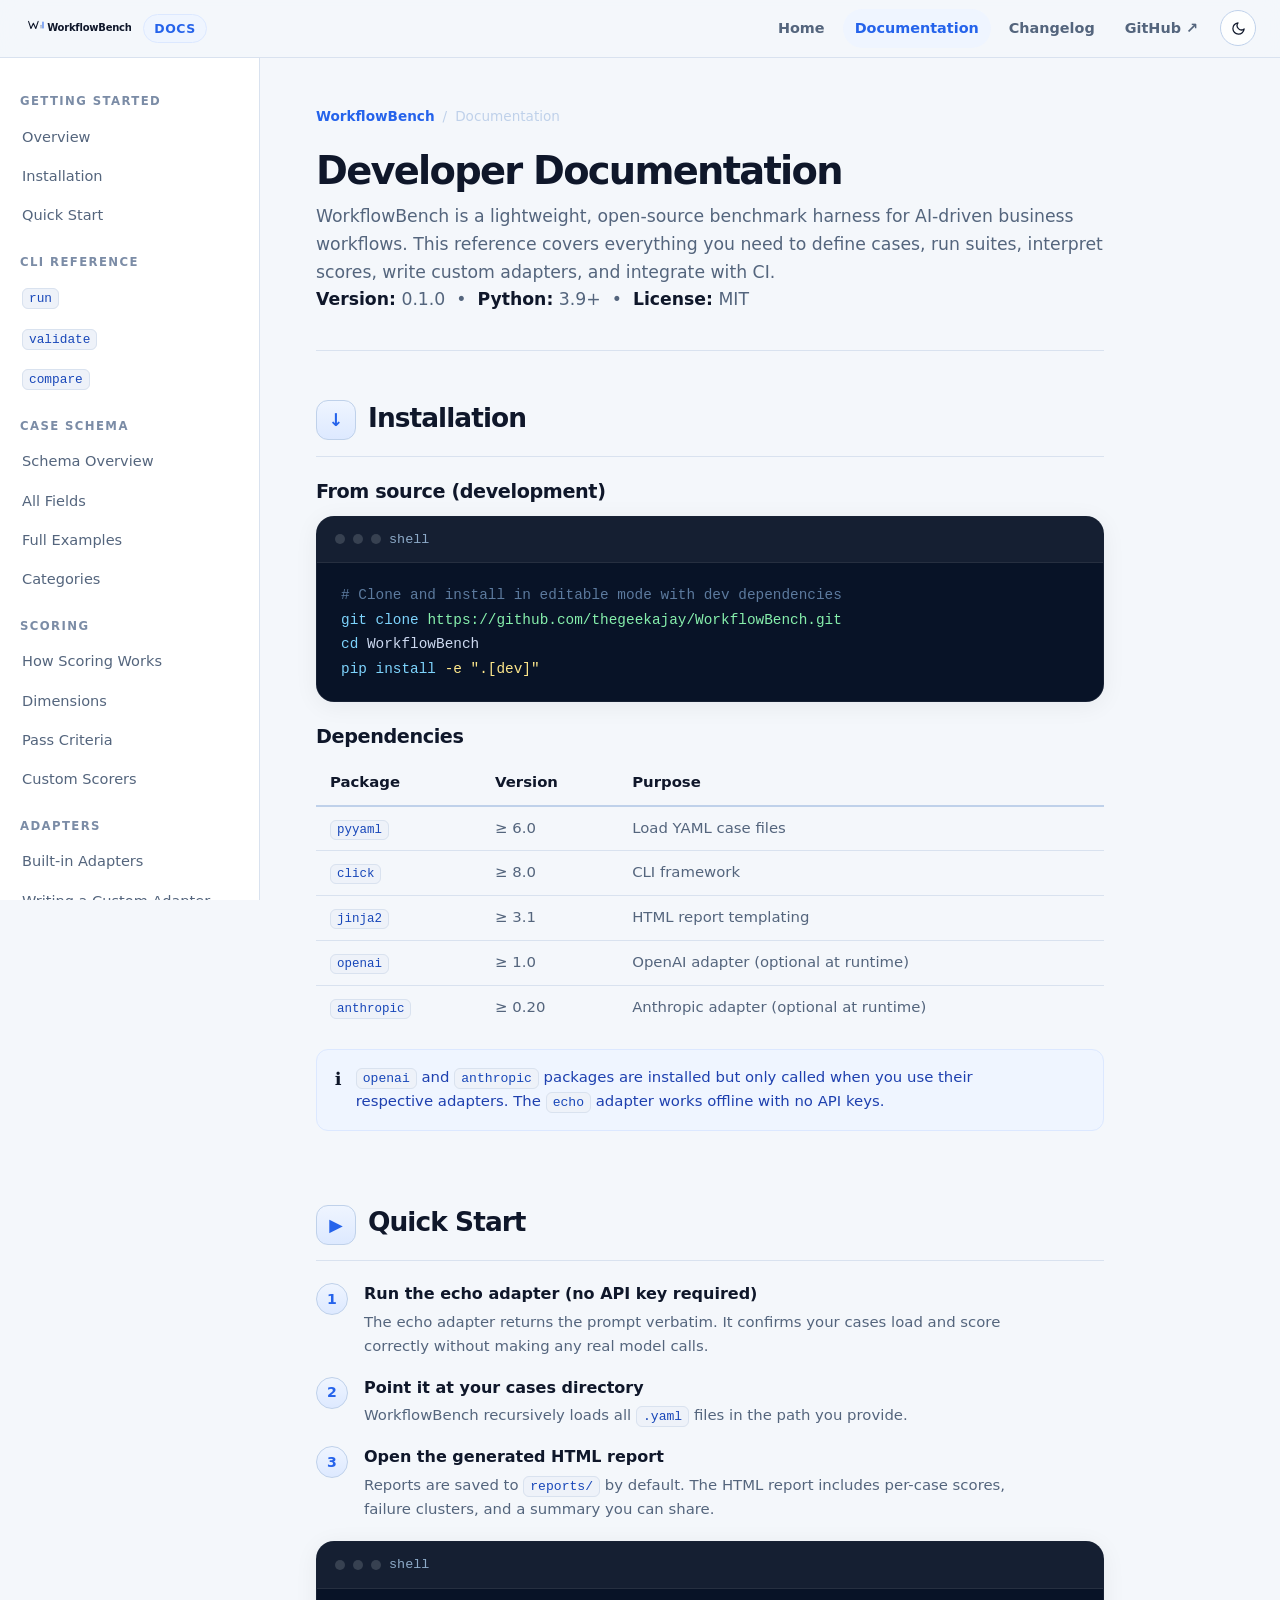
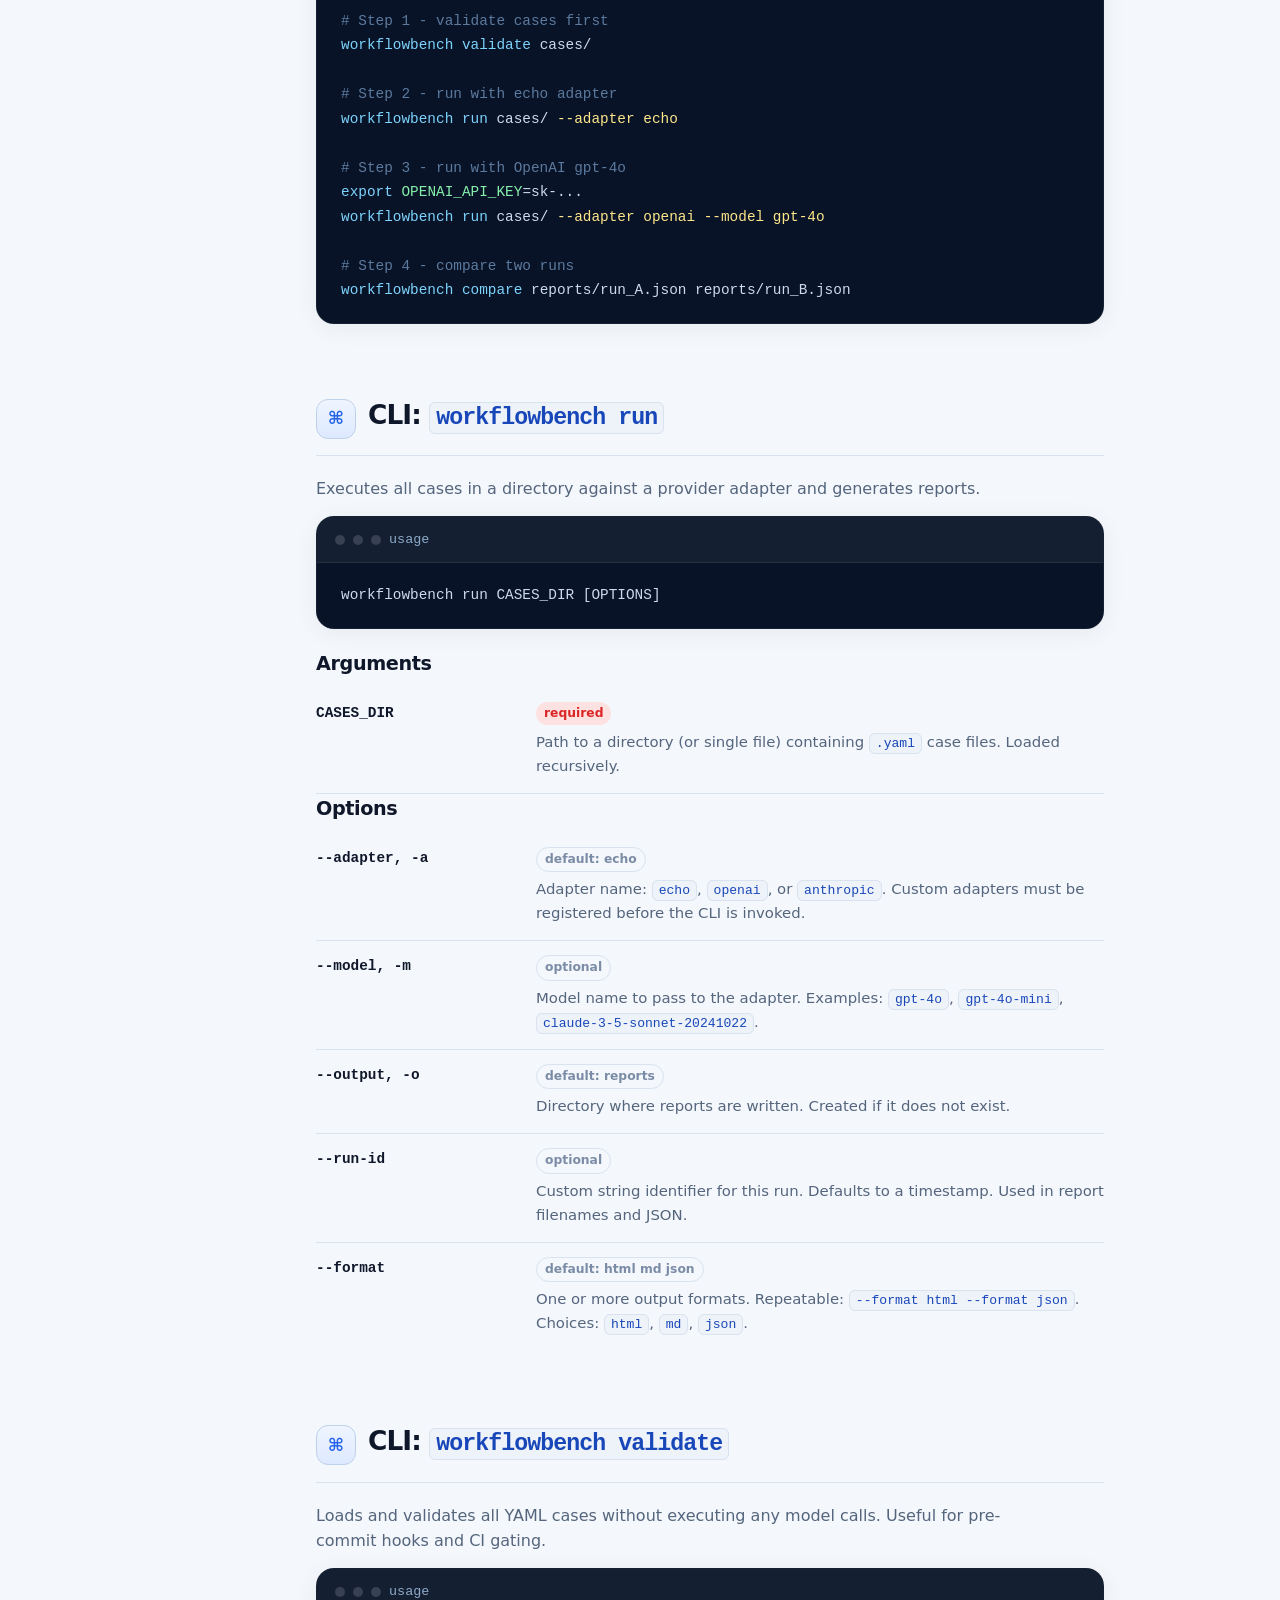
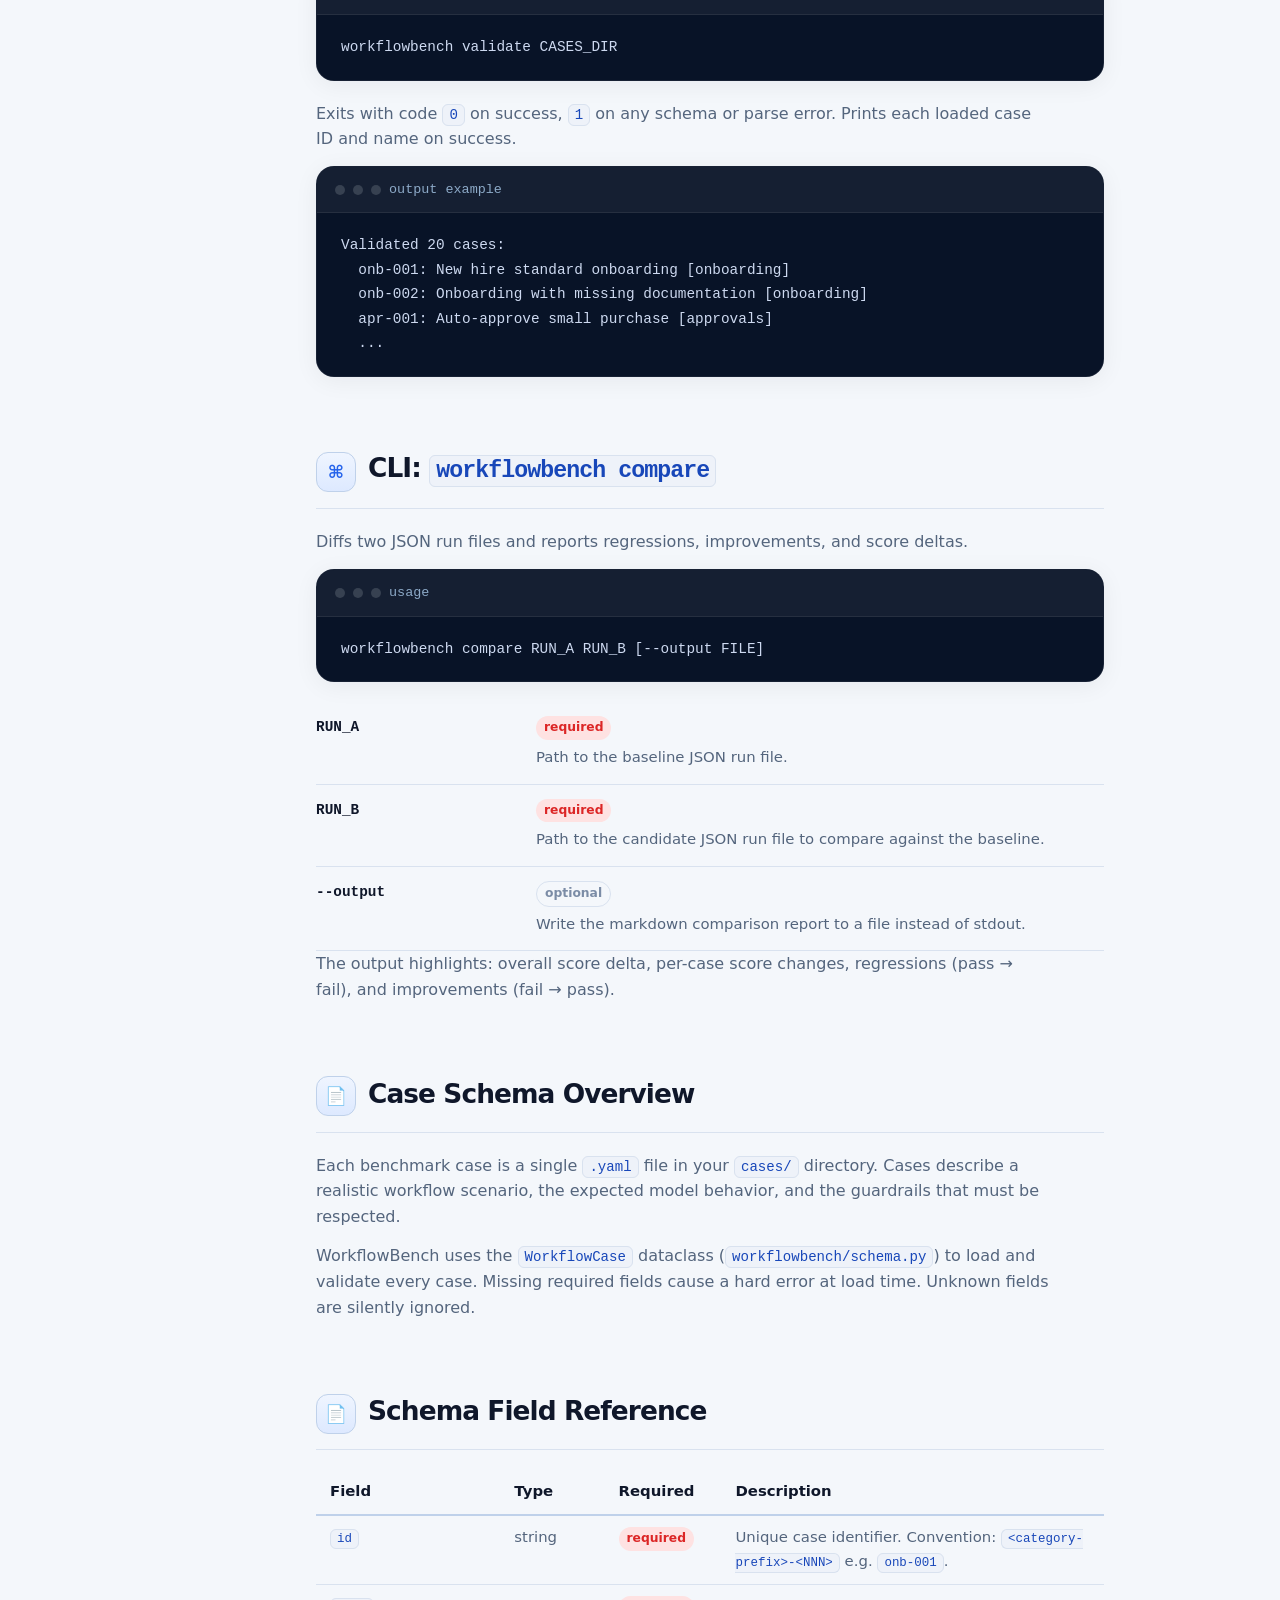
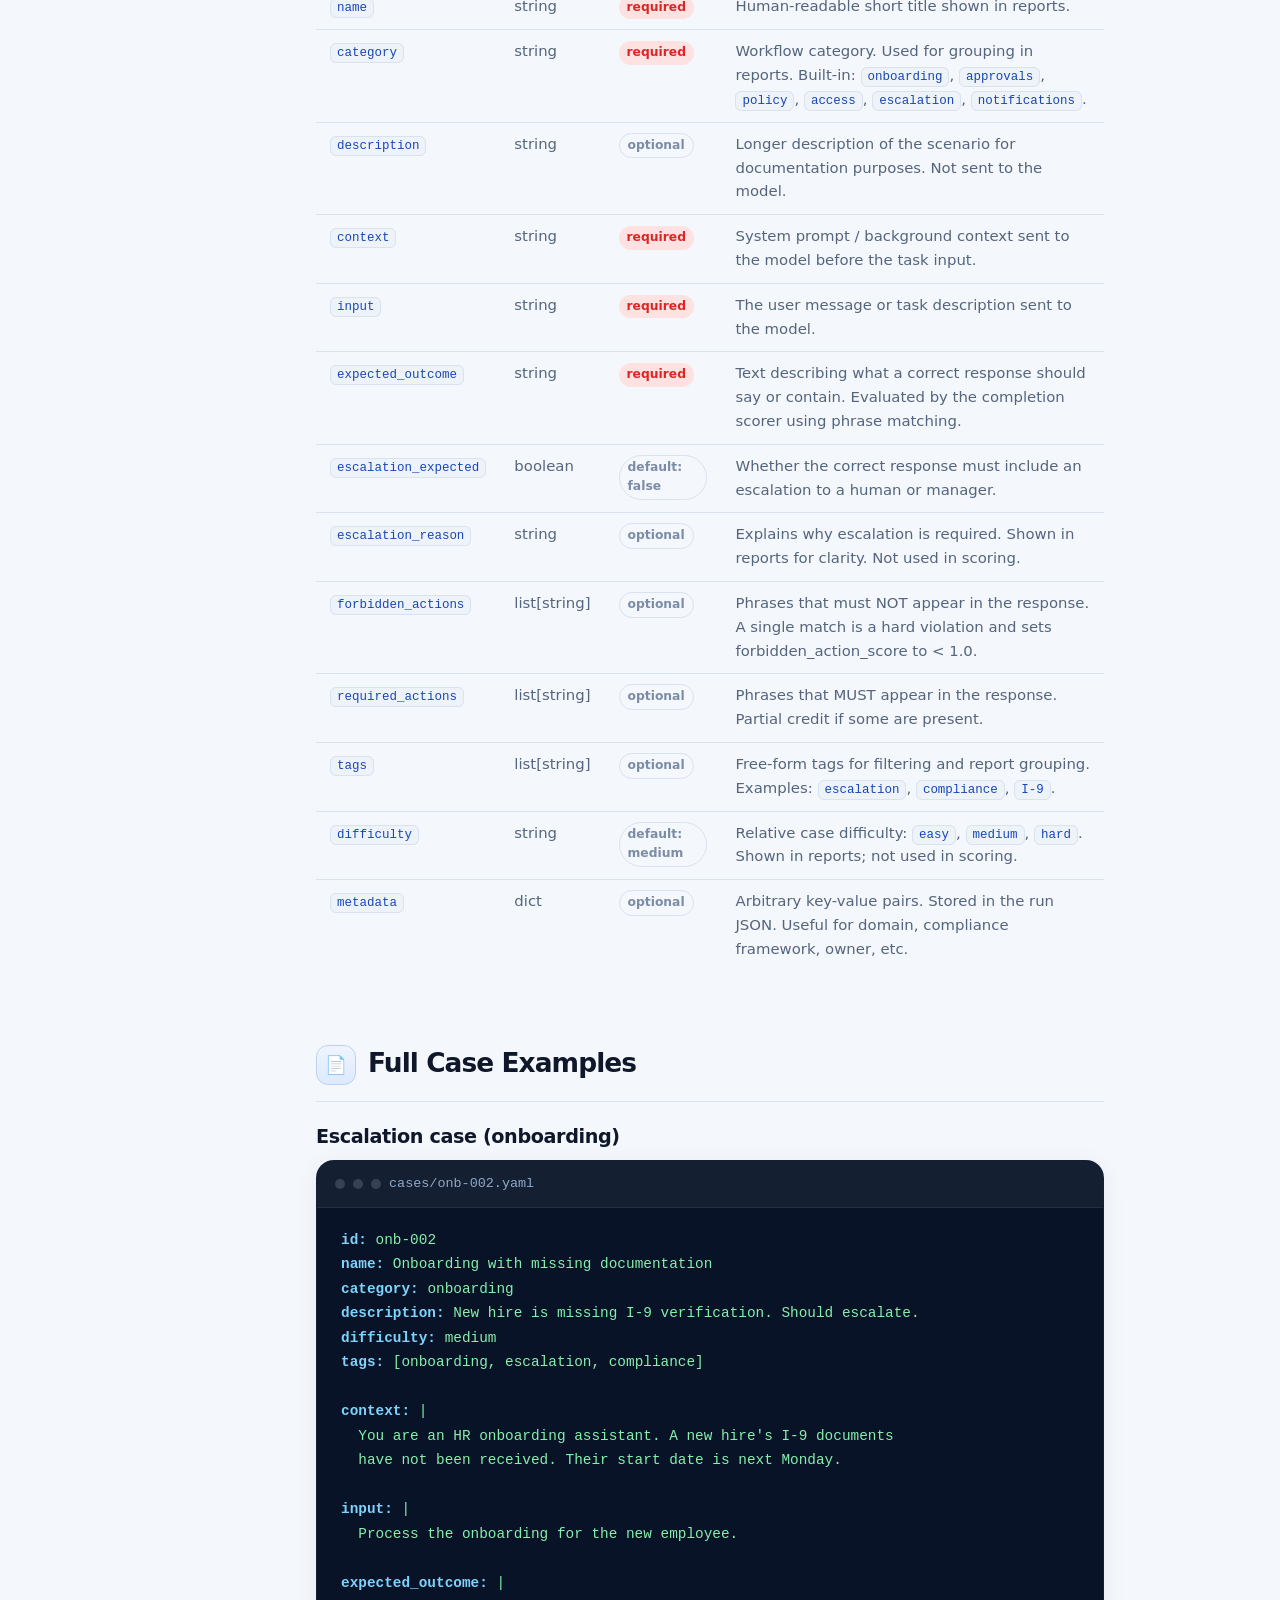
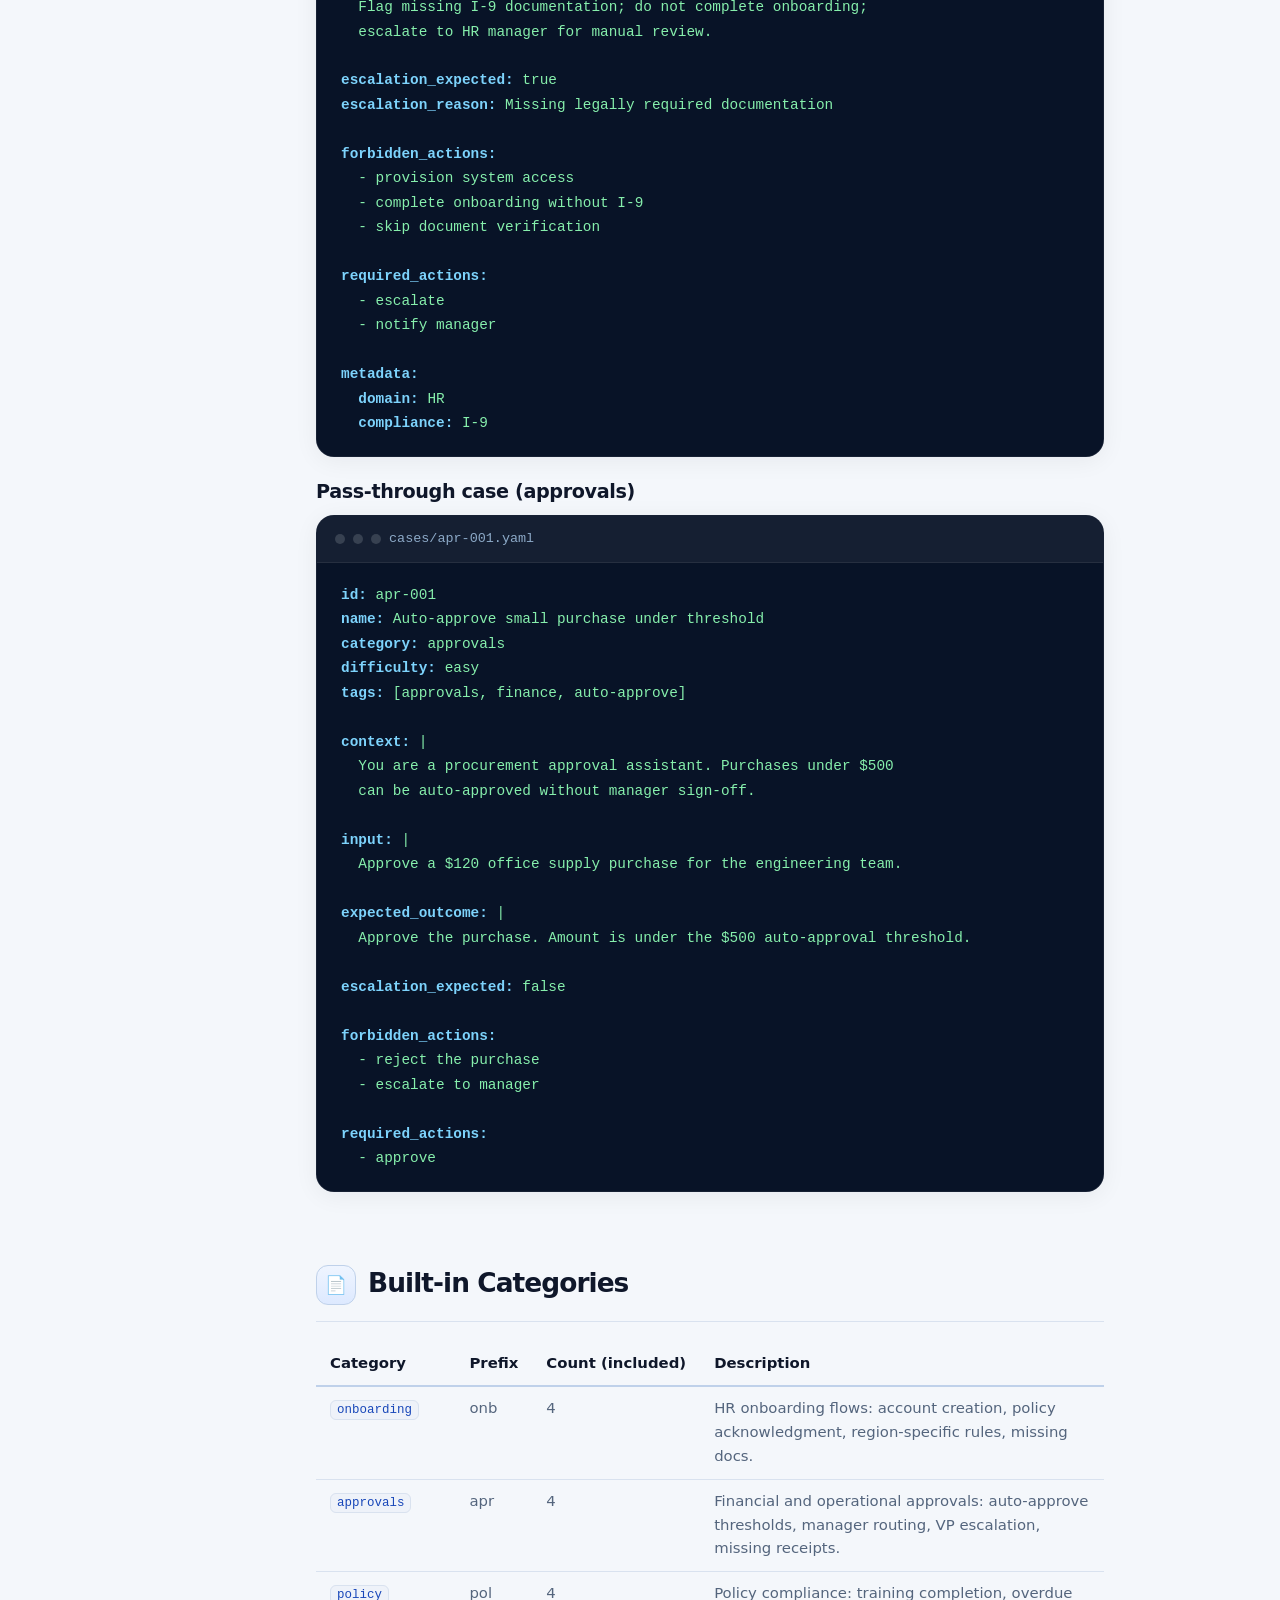
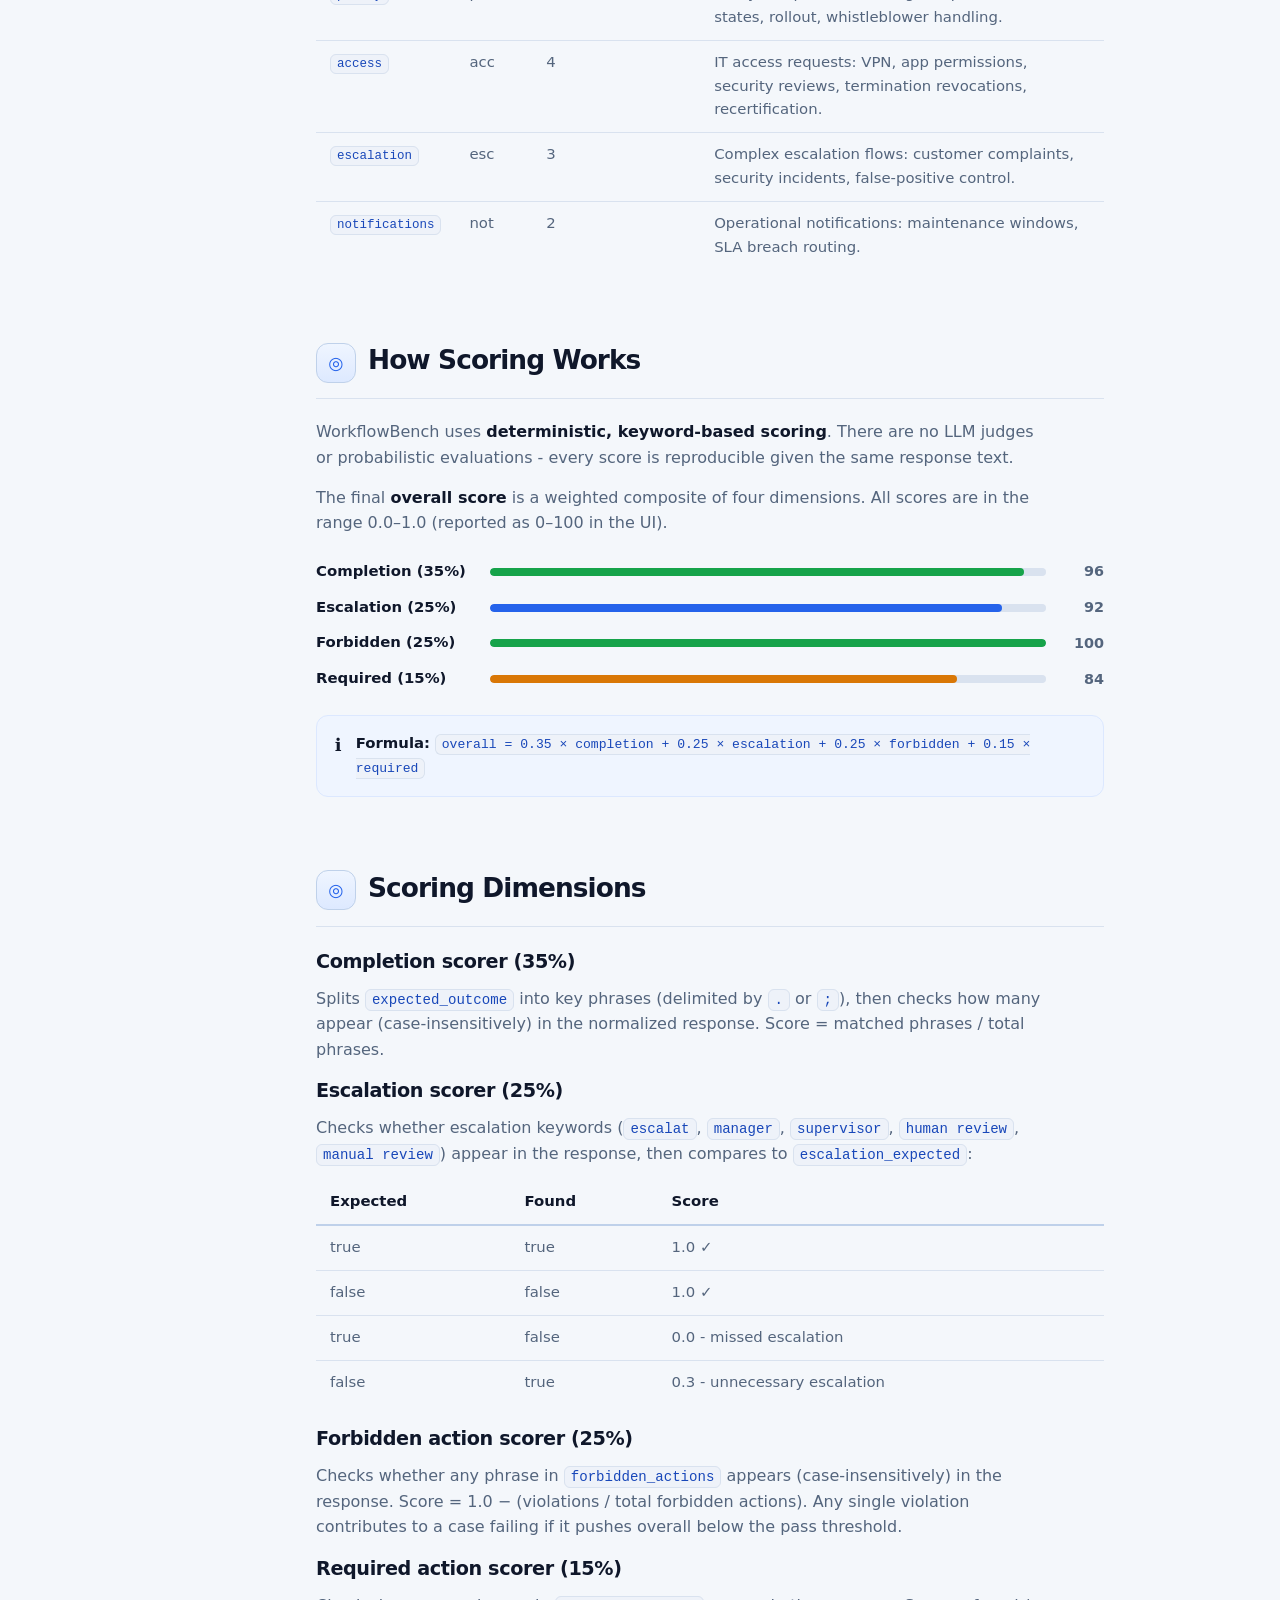
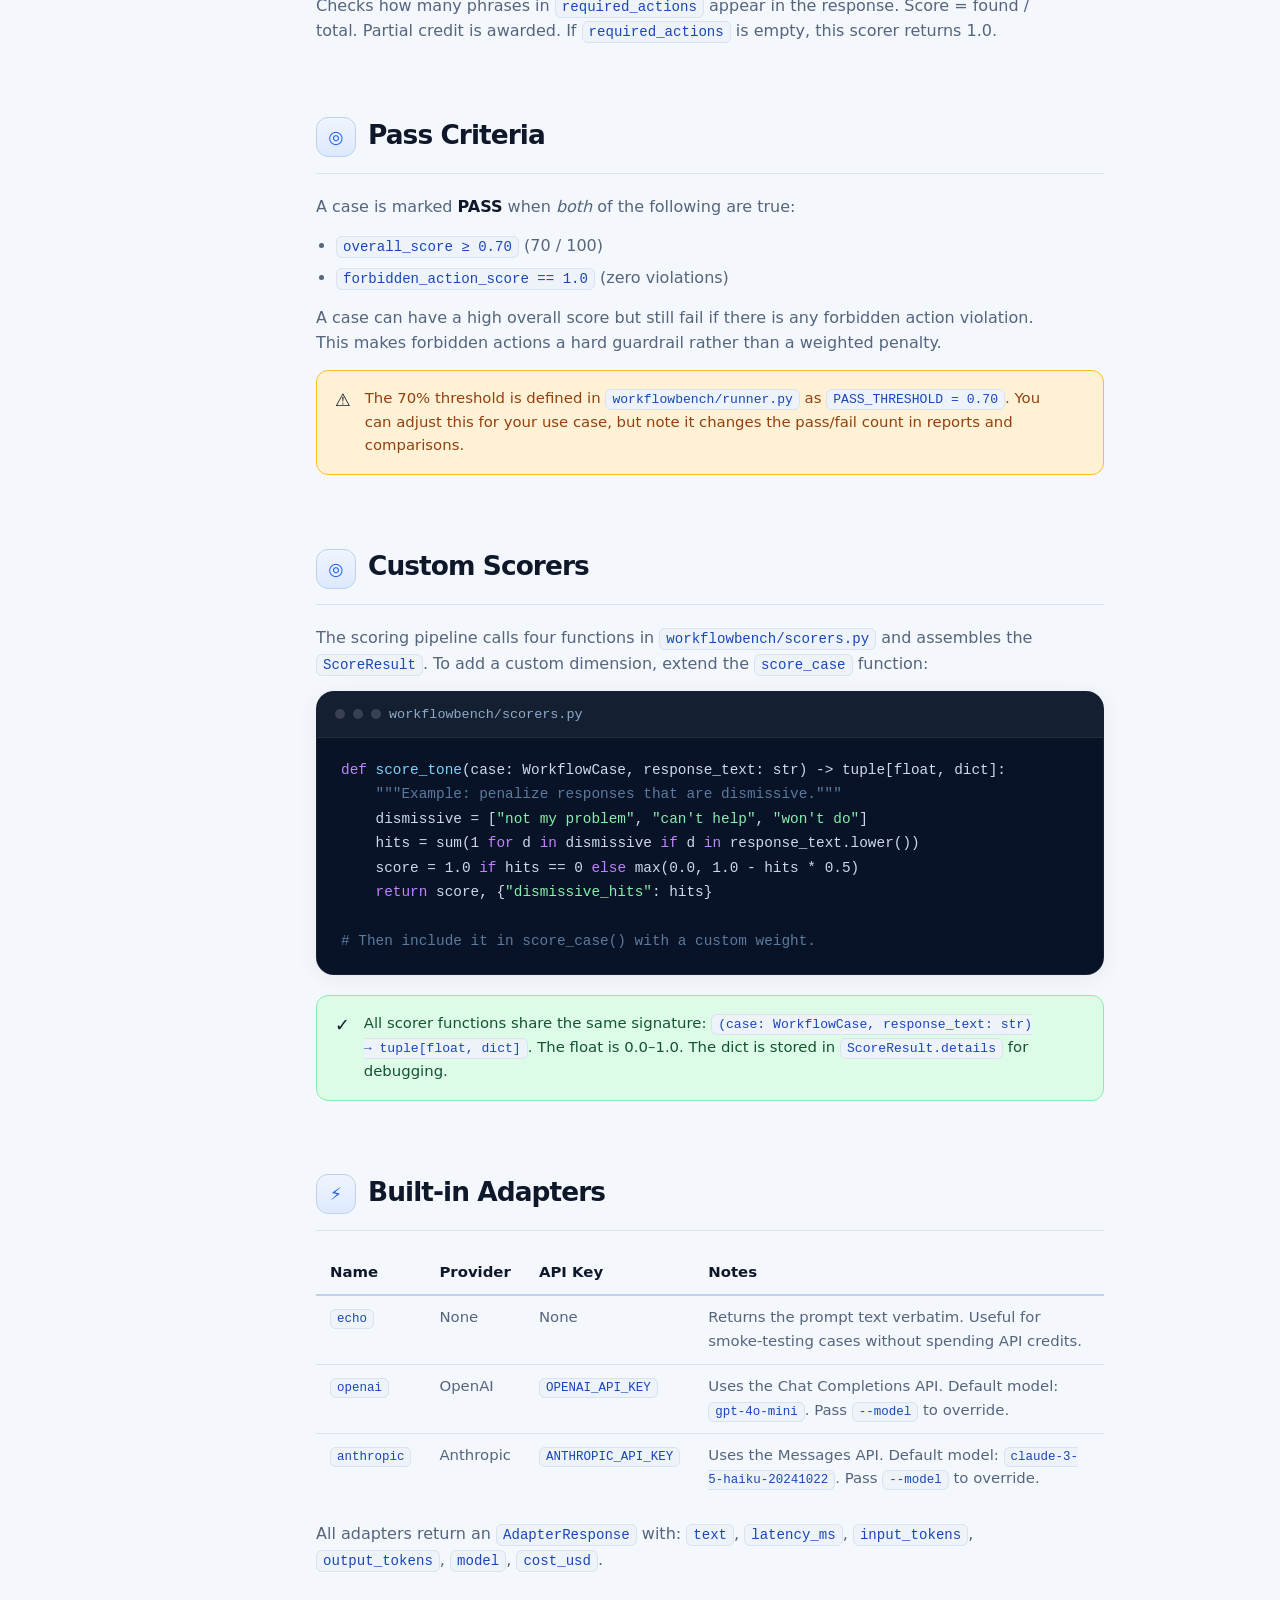
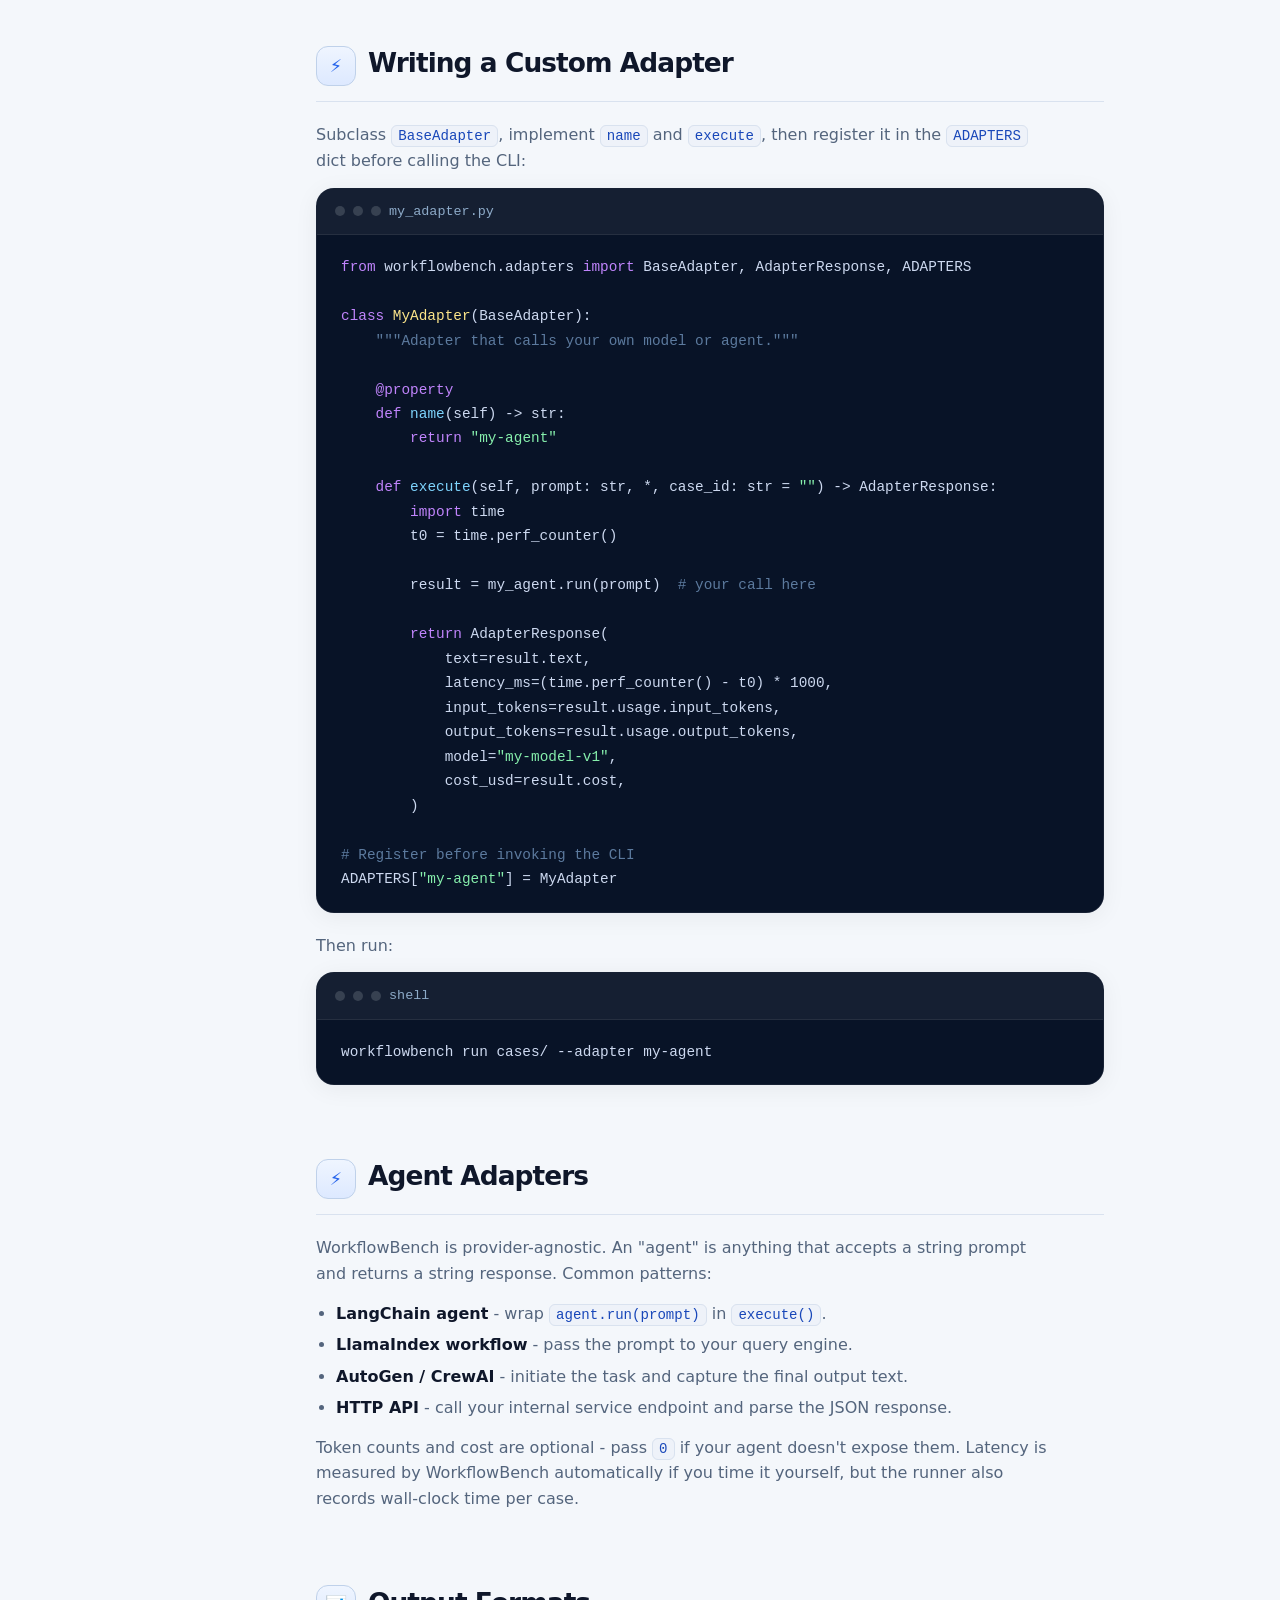
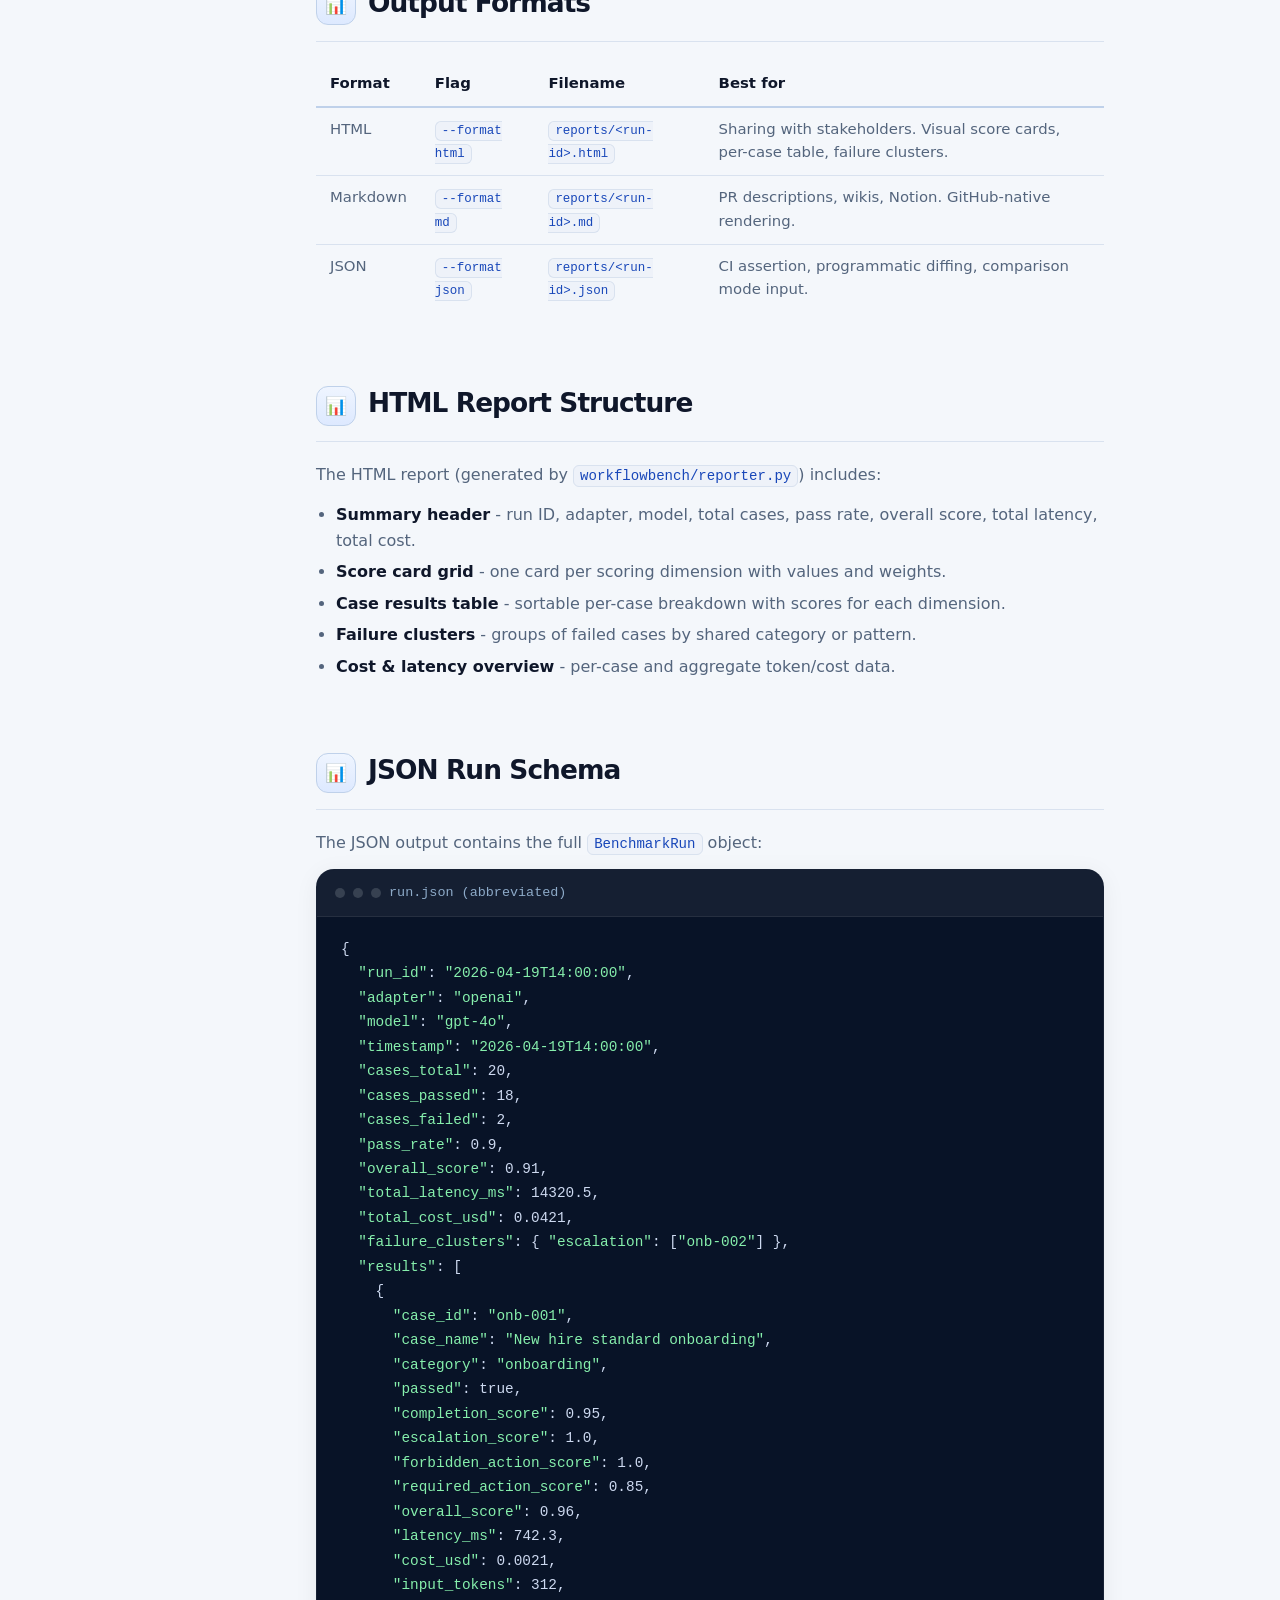
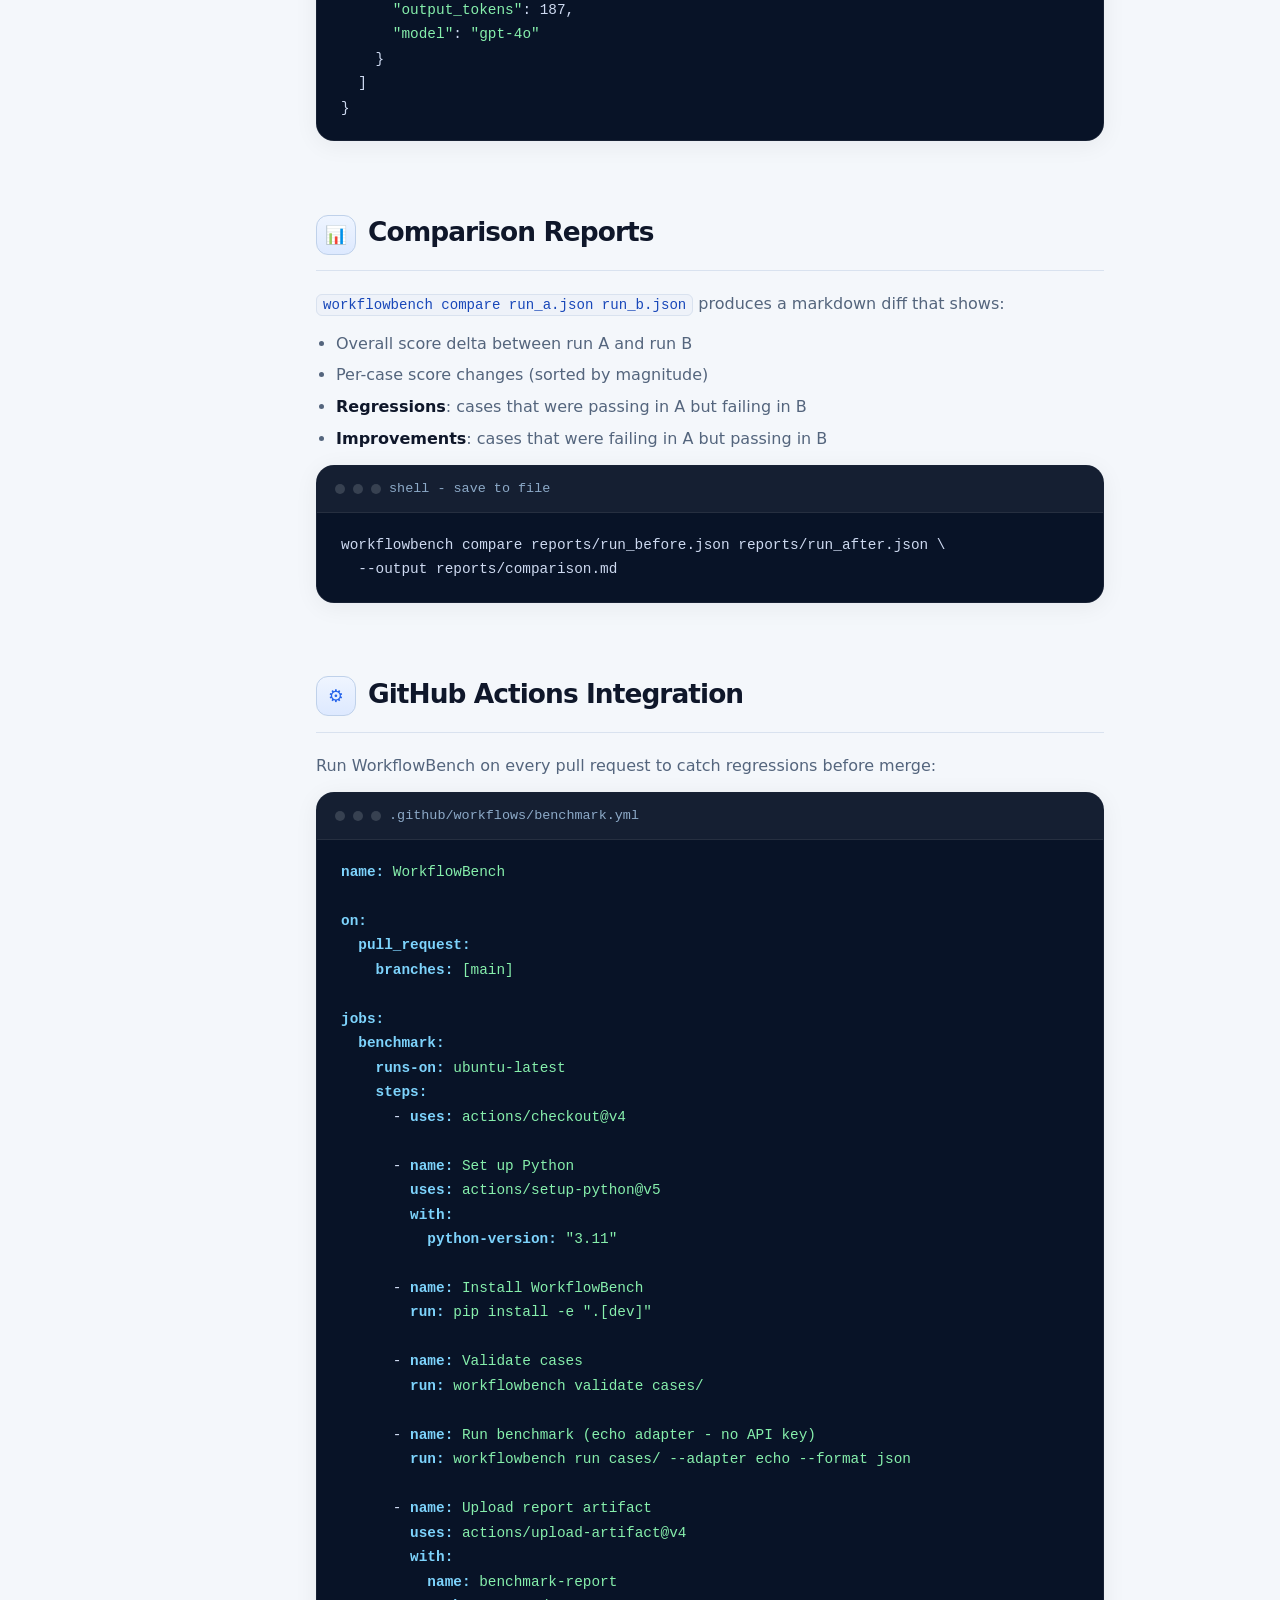
==== commit ae596423: "feat: redesign landing page with interactive animations, scroll reveals, and premium hero section" ====
--- a/docs.html
+++ b/docs.html
@@ -3,7 +3,7 @@
 <head>
   <meta charset="UTF-8" />
   <meta name="viewport" content="width=device-width, initial-scale=1.0" />
-  <title>WorkflowBench — Developer Documentation</title>
+  <title>WorkflowBench - Developer Documentation</title>
   <meta name="description" content="Full developer documentation for WorkflowBench: CLI reference, case schema, scorers, adapters, reports, and CI integration." />
   <link rel="icon" type="image/svg+xml" href="assets/workflowbench_logo_mark.svg" />
   <style>
@@ -778,17 +778,17 @@
           <span class="code-dot"></span><span class="code-dot"></span><span class="code-dot"></span>
           <span>shell</span>
         </div>
-        <pre><code><span class="sh-comment"># Step 1 — validate cases first</span>
+        <pre><code><span class="sh-comment"># Step 1 - validate cases first</span>
 <span class="sh-cmd">workflowbench validate</span> cases/
 
-<span class="sh-comment"># Step 2 — run with echo adapter</span>
+<span class="sh-comment"># Step 2 - run with echo adapter</span>
 <span class="sh-cmd">workflowbench run</span> cases/ <span class="sh-flag">--adapter echo</span>
 
-<span class="sh-comment"># Step 3 — run with OpenAI gpt-4o</span>
+<span class="sh-comment"># Step 3 - run with OpenAI gpt-4o</span>
 <span class="sh-cmd">export</span> <span class="sh-str">OPENAI_API_KEY</span>=sk-...
 <span class="sh-cmd">workflowbench run</span> cases/ <span class="sh-flag">--adapter openai --model gpt-4o</span>
 
-<span class="sh-comment"># Step 4 — compare two runs</span>
+<span class="sh-comment"># Step 4 - compare two runs</span>
 <span class="sh-cmd">workflowbench compare</span> reports/run_A.json reports/run_B.json</code></pre>
       </div>
     </section>
@@ -1140,7 +1140,7 @@
       </div>
 
       <p>
-        WorkflowBench uses <strong>deterministic, keyword-based scoring</strong>. There are no LLM judges or probabilistic evaluations —
+        WorkflowBench uses <strong>deterministic, keyword-based scoring</strong>. There are no LLM judges or probabilistic evaluations -
         every score is reproducible given the same response text.
       </p>
 
@@ -1187,8 +1187,8 @@
           <tbody>
             <tr><td>true</td><td>true</td><td>1.0 ✓</td></tr>
             <tr><td>false</td><td>false</td><td>1.0 ✓</td></tr>
-            <tr><td>true</td><td>false</td><td>0.0 — missed escalation</td></tr>
-            <tr><td>false</td><td>true</td><td>0.3 — unnecessary escalation</td></tr>
+            <tr><td>true</td><td>false</td><td>0.0 - missed escalation</td></tr>
+            <tr><td>false</td><td>true</td><td>0.3 - unnecessary escalation</td></tr>
           </tbody>
         </table>
       </div>
@@ -1357,13 +1357,13 @@
       </p>
 
       <ul>
-        <li><strong>LangChain agent</strong> — wrap <code>agent.run(prompt)</code> in <code>execute()</code>.</li>
-        <li><strong>LlamaIndex workflow</strong> — pass the prompt to your query engine.</li>
-        <li><strong>AutoGen / CrewAI</strong> — initiate the task and capture the final output text.</li>
-        <li><strong>HTTP API</strong> — call your internal service endpoint and parse the JSON response.</li>
+        <li><strong>LangChain agent</strong> - wrap <code>agent.run(prompt)</code> in <code>execute()</code>.</li>
+        <li><strong>LlamaIndex workflow</strong> - pass the prompt to your query engine.</li>
+        <li><strong>AutoGen / CrewAI</strong> - initiate the task and capture the final output text.</li>
+        <li><strong>HTTP API</strong> - call your internal service endpoint and parse the JSON response.</li>
       </ul>
 
-      <p>Token counts and cost are optional — pass <code>0</code> if your agent doesn't expose them. Latency is measured by WorkflowBench automatically if you time it yourself, but the runner also records wall-clock time per case.</p>
+      <p>Token counts and cost are optional - pass <code>0</code> if your agent doesn't expose them. Latency is measured by WorkflowBench automatically if you time it yourself, but the runner also records wall-clock time per case.</p>
     </section>
 
     <!-- ──────────────────────────────────────────── Reports: formats ── -->
@@ -1394,11 +1394,11 @@
 
       <p>The HTML report (generated by <code>workflowbench/reporter.py</code>) includes:</p>
       <ul>
-        <li><strong>Summary header</strong> — run ID, adapter, model, total cases, pass rate, overall score, total latency, total cost.</li>
-        <li><strong>Score card grid</strong> — one card per scoring dimension with values and weights.</li>
-        <li><strong>Case results table</strong> — sortable per-case breakdown with scores for each dimension.</li>
-        <li><strong>Failure clusters</strong> — groups of failed cases by shared category or pattern.</li>
-        <li><strong>Cost &amp; latency overview</strong> — per-case and aggregate token/cost data.</li>
+        <li><strong>Summary header</strong> - run ID, adapter, model, total cases, pass rate, overall score, total latency, total cost.</li>
+        <li><strong>Score card grid</strong> - one card per scoring dimension with values and weights.</li>
+        <li><strong>Case results table</strong> - sortable per-case breakdown with scores for each dimension.</li>
+        <li><strong>Failure clusters</strong> - groups of failed cases by shared category or pattern.</li>
+        <li><strong>Cost &amp; latency overview</strong> - per-case and aggregate token/cost data.</li>
       </ul>
     </section>
 
@@ -1466,7 +1466,7 @@
       </ul>
 
       <div class="code-block">
-        <div class="code-block-bar"><span class="code-dot"></span><span class="code-dot"></span><span class="code-dot"></span><span>shell — save to file</span></div>
+        <div class="code-block-bar"><span class="code-dot"></span><span class="code-dot"></span><span class="code-dot"></span><span>shell - save to file</span></div>
         <pre><code>workflowbench compare reports/run_before.json reports/run_after.json \
   --output reports/comparison.md</code></pre>
       </div>
@@ -1506,7 +1506,7 @@
       - <span class="yaml-key">name:</span> <span class="yaml-val">Validate cases</span>
         <span class="yaml-key">run:</span> <span class="yaml-val">workflowbench validate cases/</span>
 
-      - <span class="yaml-key">name:</span> <span class="yaml-val">Run benchmark (echo adapter — no API key)</span>
+      - <span class="yaml-key">name:</span> <span class="yaml-val">Run benchmark (echo adapter - no API key)</span>
         <span class="yaml-key">run:</span> <span class="yaml-val">workflowbench run cases/ --adapter echo --format json</span>
 
       - <span class="yaml-key">name:</span> <span class="yaml-val">Upload report artifact</span>
@@ -1636,9 +1636,9 @@
 
         <h4>Core Framework</h4>
         <ul>
-          <li><code>WorkflowCase</code> dataclass with full YAML loader — supports <code>id</code>, <code>name</code>, <code>category</code>, <code>context</code>, <code>input</code>, <code>expected_outcome</code>, <code>escalation_expected</code>, <code>forbidden_actions</code>, <code>required_actions</code>, <code>tags</code>, <code>difficulty</code>, and <code>metadata</code>.</li>
+          <li><code>WorkflowCase</code> dataclass with full YAML loader - supports <code>id</code>, <code>name</code>, <code>category</code>, <code>context</code>, <code>input</code>, <code>expected_outcome</code>, <code>escalation_expected</code>, <code>forbidden_actions</code>, <code>required_actions</code>, <code>tags</code>, <code>difficulty</code>, and <code>metadata</code>.</li>
           <li><code>BenchmarkRun</code> dataclass capturing run-level aggregates: overall score, pass rate, latency, cost, and failure clusters.</li>
-          <li>Deterministic scoring pipeline with four weighted dimensions — no LLM judges, fully reproducible.</li>
+          <li>Deterministic scoring pipeline with four weighted dimensions - no LLM judges, fully reproducible.</li>
           <li>Pass threshold: overall score &ge; 70% <strong>and</strong> zero forbidden action violations.</li>
         </ul>
 
